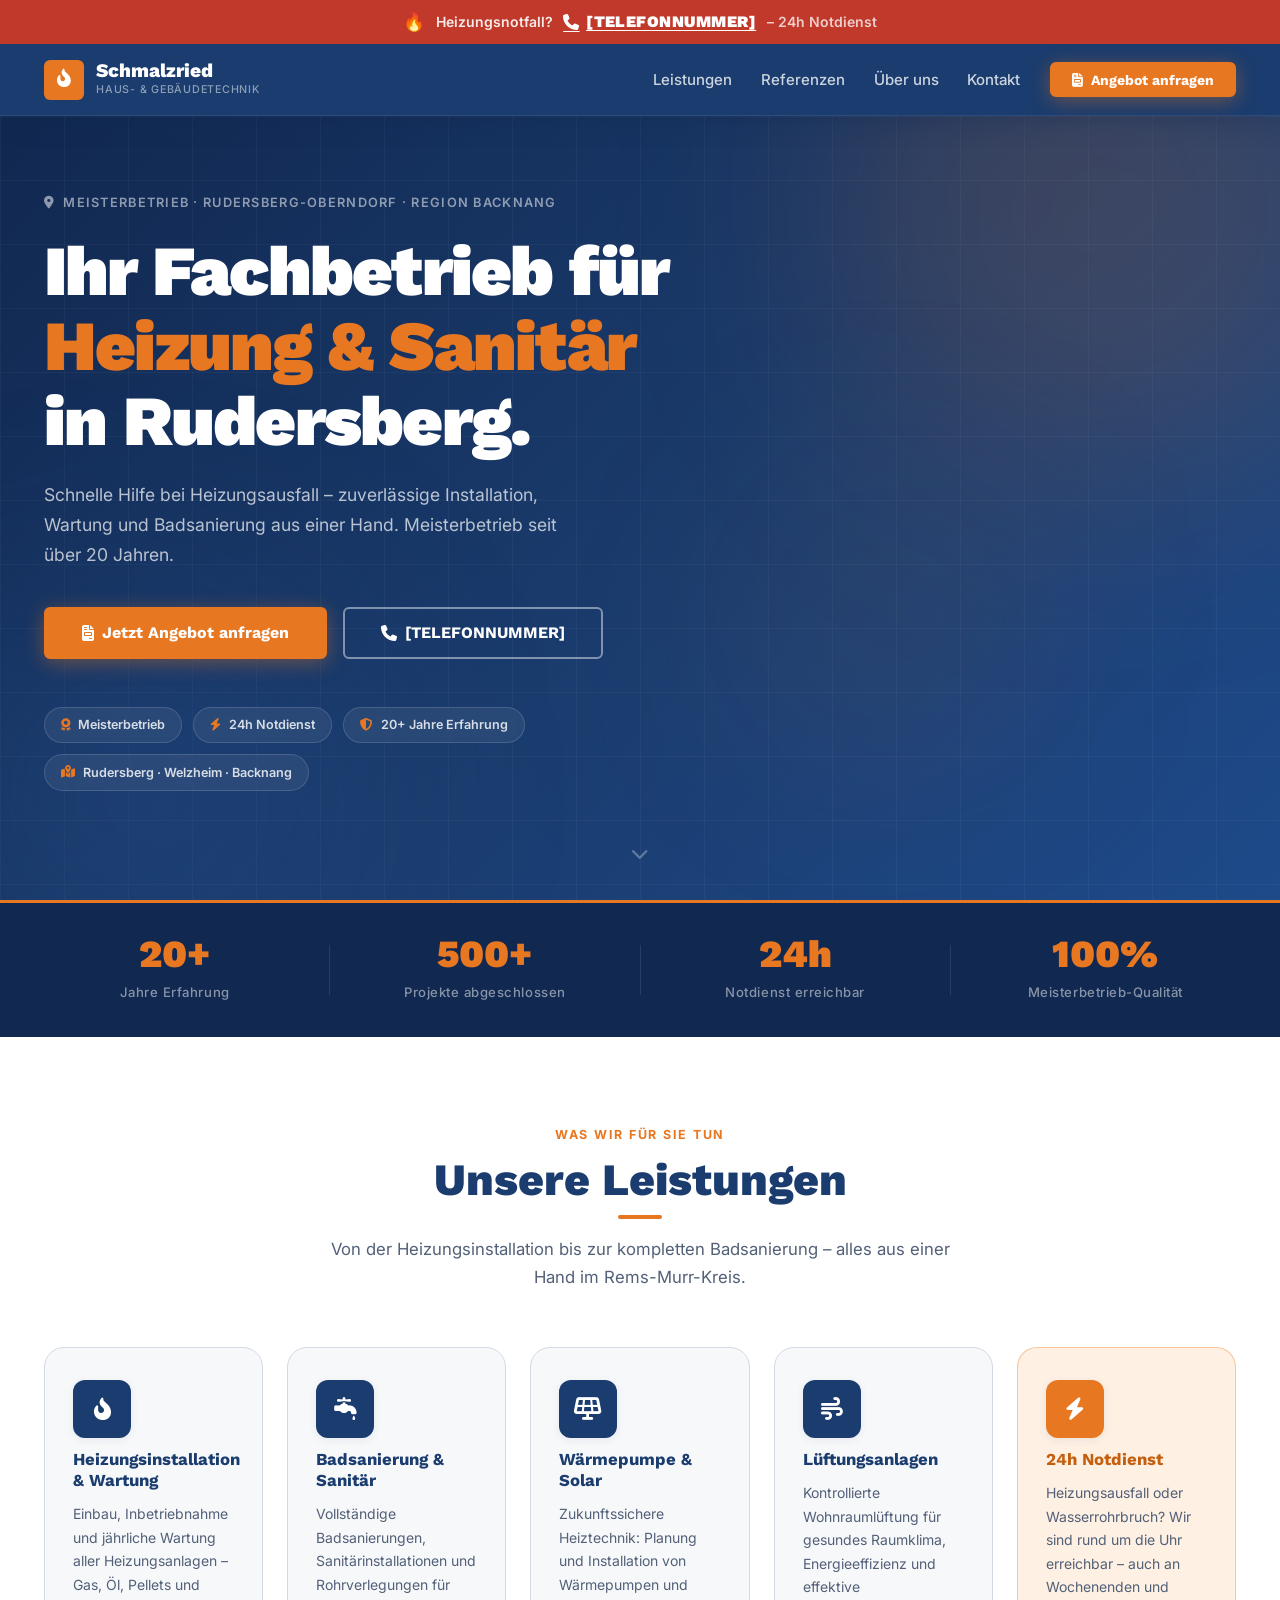
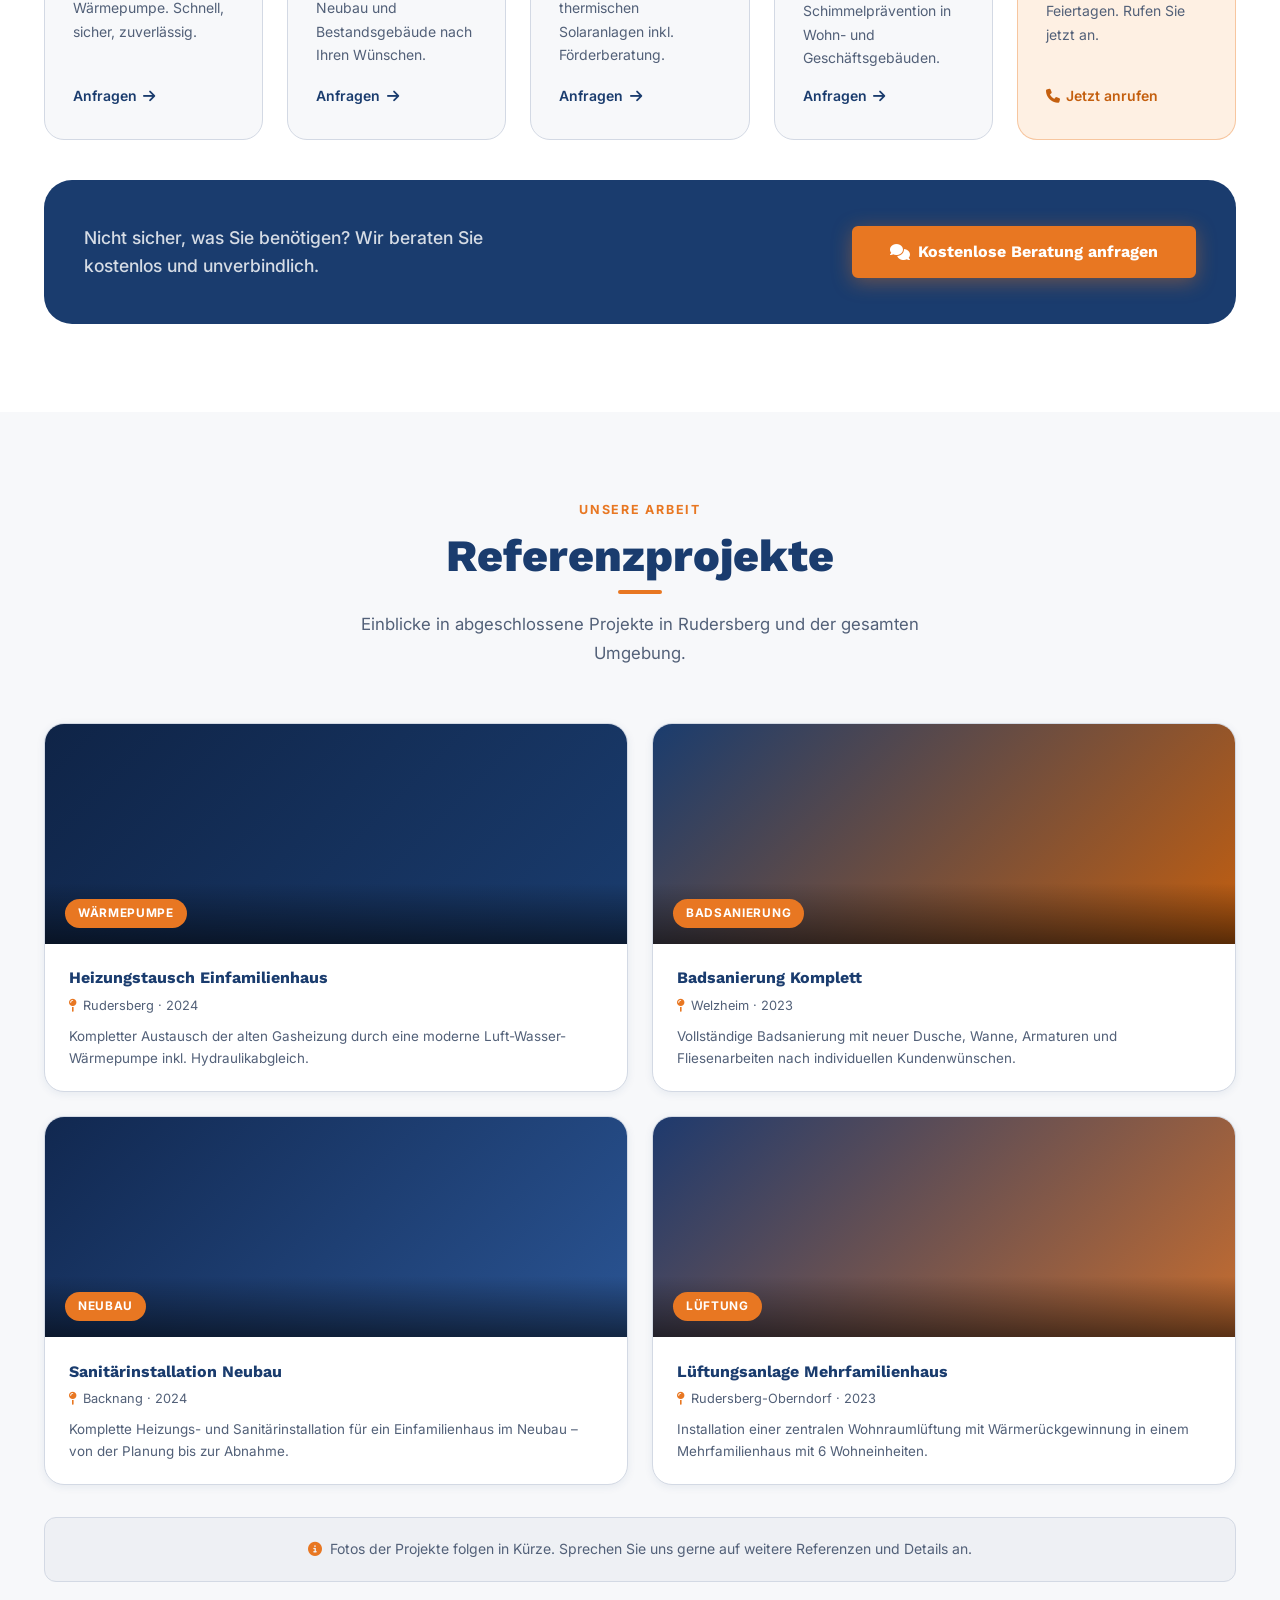
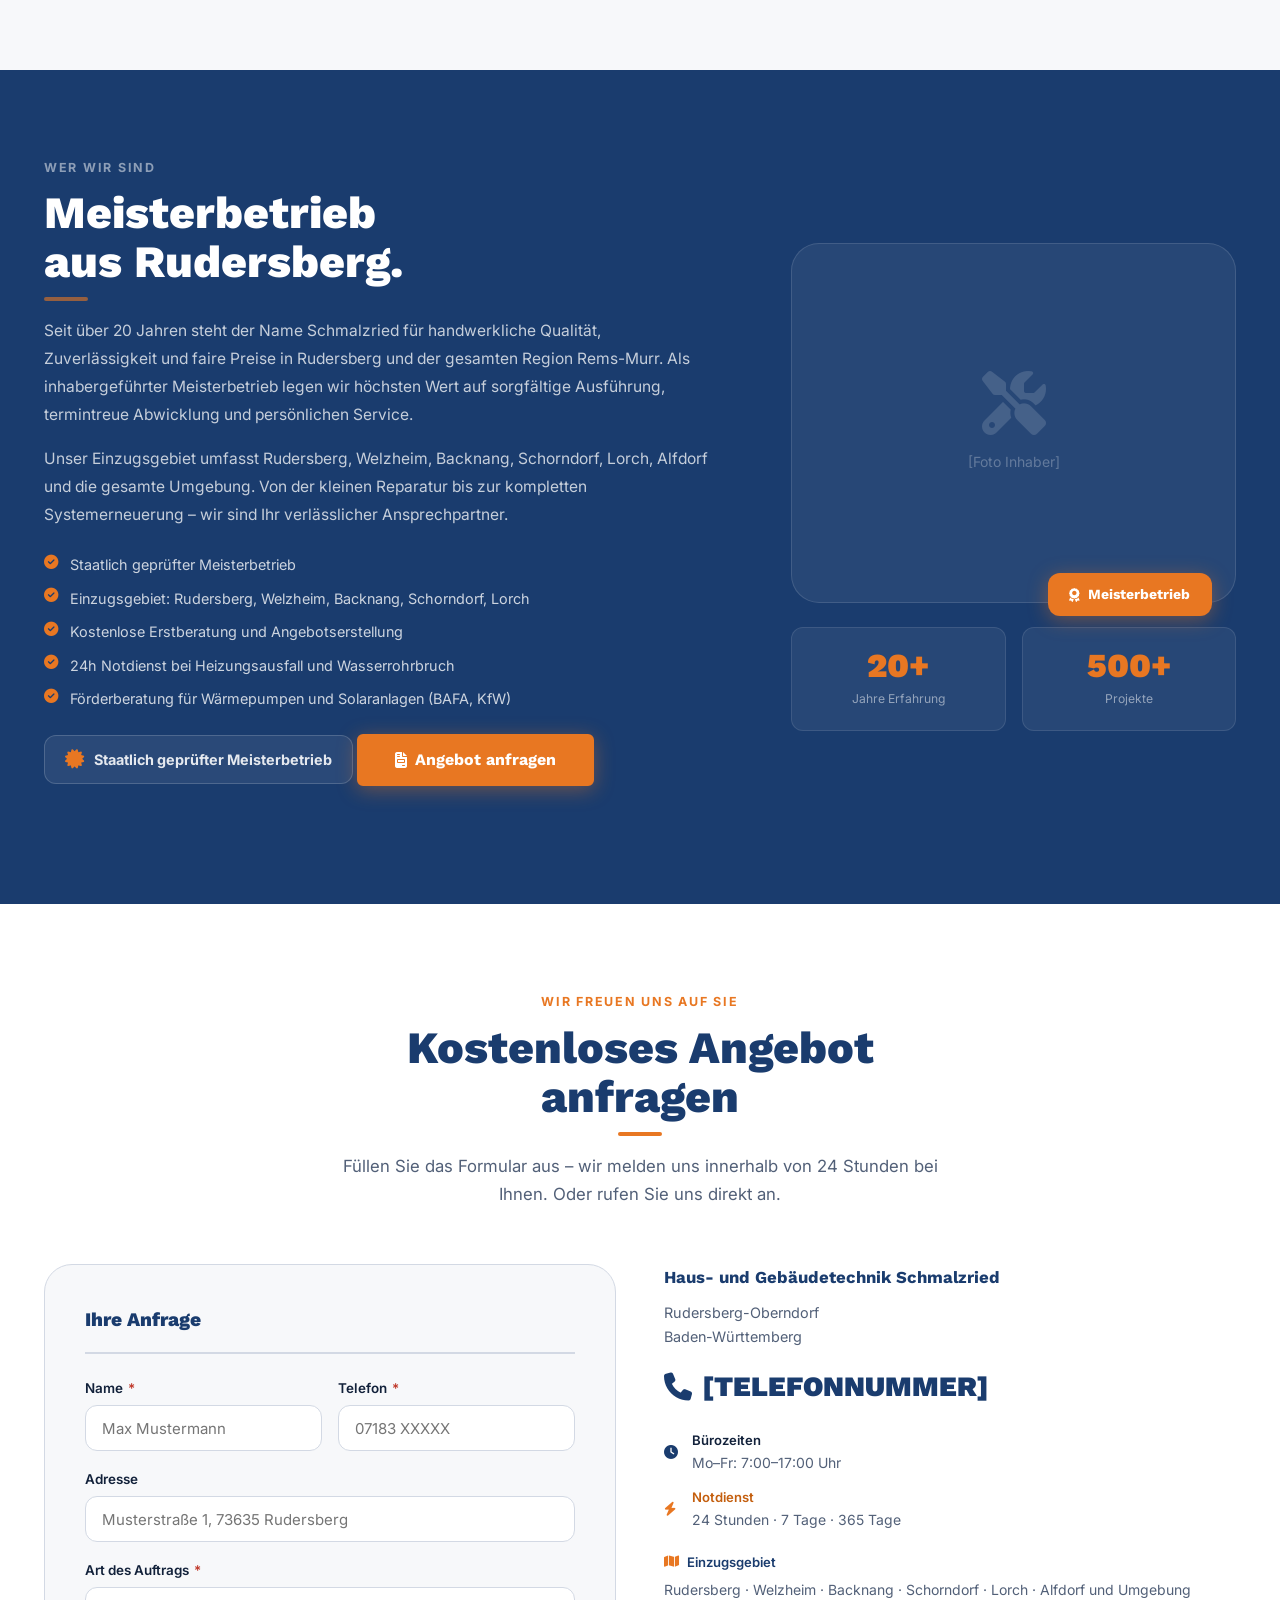
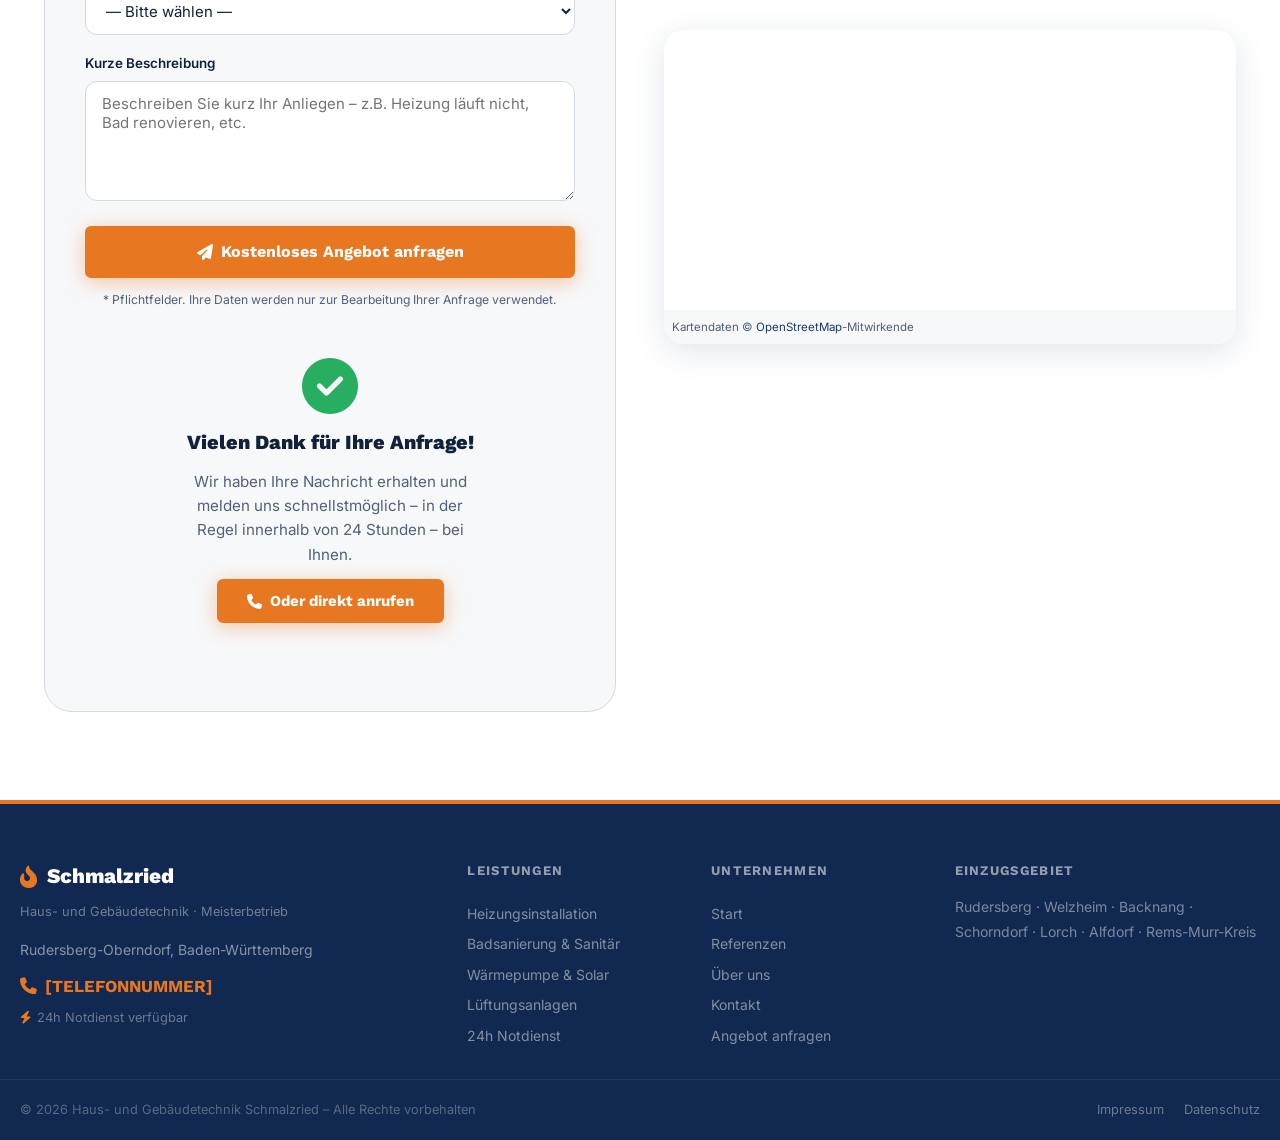
==== index.html @ 7c44b41f "Initial commit: Haus- und Gebäudetechnik Schmalzried website Professional mobile-first website for h" ====
<!DOCTYPE html>
<html lang="de">
<head>
  <meta charset="UTF-8">
  <meta name="viewport" content="width=device-width, initial-scale=1.0">
  <meta name="description" content="Haus- und Gebäudetechnik Schmalzried – Ihr Meisterbetrieb für Heizungsinstallation, Sanitär, Badsanierung und Lüftung in Rudersberg, Welzheim und Backnang. 24h Notdienst.">
  <meta name="keywords" content="Heizung Rudersberg, Sanitär Rudersberg, Meisterbetrieb Backnang, Badsanierung Welzheim, Wärmepumpe Rems-Murr, Notdienst Heizung">
  <title>Schmalzried Haustechnik – Heizung &amp; Sanitär Rudersberg | Meisterbetrieb</title>

  <!-- Open Graph -->
  <meta property="og:title" content="Schmalzried Haustechnik – Meisterbetrieb Rudersberg">
  <meta property="og:description" content="Heizung, Sanitär, Badsanierung – schnell, zuverlässig, fair. 24h Notdienst.">
  <meta property="og:type" content="website">

  <!-- Fonts -->
  <link rel="preconnect" href="https://fonts.googleapis.com">
  <link rel="preconnect" href="https://fonts.gstatic.com" crossorigin>
  <link href="https://fonts.googleapis.com/css2?family=Work+Sans:wght@700;800;900&family=Inter:wght@400;500;600&display=swap" rel="stylesheet">

  <!-- Icons -->
  <link rel="stylesheet" href="https://cdnjs.cloudflare.com/ajax/libs/font-awesome/6.5.0/css/all.min.css" crossorigin="anonymous" referrerpolicy="no-referrer">

  <link rel="stylesheet" href="css/style.css">
</head>
<body>
  <!-- Skip navigation for accessibility -->
  <a href="#main-content" class="skip-link">Zum Inhalt springen</a>

  <!-- =====================================================
       EMERGENCY BANNER
       ===================================================== -->
  <div id="emergency-banner" class="emergency-banner" role="alert" aria-label="Notfall-Kontakt">
    <div class="emergency-banner__inner">
      <span class="emergency-banner__fire" aria-hidden="true">🔥</span>
      <span class="emergency-banner__label">Heizungsnotfall?</span>
      <a href="tel:+49TELEFONNUMMER" class="emergency-banner__number">
        <i class="fa-solid fa-phone" aria-hidden="true"></i>
        [TELEFONNUMMER]
      </a>
      <span class="emergency-banner__suffix">– 24h Notdienst</span>
    </div>
  </div>

  <!-- =====================================================
       NAVIGATION
       ===================================================== -->
  <header id="main-nav" class="nav" role="banner">
    <div class="container nav__inner">

      <a href="#startseite" class="nav__logo" aria-label="Schmalzried Haustechnik – Startseite">
        <div class="nav__logo-mark" aria-hidden="true">
          <i class="fa-solid fa-fire-flame-curved"></i>
        </div>
        <div class="nav__logo-text">
          <span class="nav__logo-name">Schmalzried</span>
          <span class="nav__logo-sub">Haus- &amp; Gebäudetechnik</span>
        </div>
      </a>

      <!-- Desktop navigation -->
      <div class="nav__desktop" aria-label="Hauptnavigation Desktop">
        <ul role="list">
          <li><a href="#leistungen" class="nav__link">Leistungen</a></li>
          <li><a href="#referenzen" class="nav__link">Referenzen</a></li>
          <li><a href="#ueber-uns" class="nav__link">Über uns</a></li>
          <li><a href="#kontakt"   class="nav__link">Kontakt</a></li>
        </ul>
        <a href="#kontakt" class="btn btn--accent btn--sm">
          <i class="fa-solid fa-file-invoice" aria-hidden="true"></i>
          Angebot anfragen
        </a>
      </div>

      <!-- Mobile hamburger -->
      <button id="nav-toggle" class="nav__toggle"
              aria-label="Navigation öffnen" aria-expanded="false"
              aria-controls="nav-menu">
        <span class="nav__toggle-bar"></span>
        <span class="nav__toggle-bar"></span>
        <span class="nav__toggle-bar"></span>
      </button>

    </div>
  </header>

  <!-- Mobile nav lives outside <header> — iOS Safari backdrop-filter fix -->
  <nav id="nav-menu" class="nav__menu" aria-label="Hauptnavigation" aria-hidden="true">
    <ul role="list">
      <li><a href="#startseite" class="nav__link">Start</a></li>
      <li><a href="#leistungen" class="nav__link">Leistungen</a></li>
      <li><a href="#referenzen" class="nav__link">Referenzen</a></li>
      <li><a href="#ueber-uns" class="nav__link">Über uns</a></li>
      <li><a href="#kontakt"   class="nav__link">Kontakt</a></li>
      <li>
        <a href="#kontakt" class="btn btn--accent nav__cta">
          <i class="fa-solid fa-file-invoice" aria-hidden="true"></i>
          Angebot anfragen
        </a>
      </li>
    </ul>
    <a href="tel:+49TELEFONNUMMER" class="nav__emergency-call">
      <i class="fa-solid fa-phone" aria-hidden="true"></i>
      [TELEFONNUMMER] – 24h Notdienst
    </a>
  </nav>

  <!-- =====================================================
       MAIN CONTENT
       ===================================================== -->
  <main id="main-content">

    <!-- ── Hero ───────────────────────────────────────── -->
    <section id="startseite" class="hero" aria-label="Willkommen">
      <!-- Animated background -->
      <div class="hero__bg" aria-hidden="true">
        <div class="hero__grid"></div>
        <div class="hero__orb hero__orb--1"></div>
        <div class="hero__orb hero__orb--2"></div>
        <div class="hero__orb hero__orb--3"></div>
      </div>

      <div class="container">
        <div class="hero__inner">
          <p class="hero__eyebrow">
            <i class="fa-solid fa-location-dot" aria-hidden="true"></i>
            Meisterbetrieb &middot; Rudersberg-Oberndorf &middot; Region Backnang
          </p>

          <h1 class="hero__headline">
            Ihr Fachbetrieb für<br>
            <span class="hero__headline-em">Heizung &amp; Sanitär</span><br>
            in Rudersberg.
          </h1>

          <p class="hero__sub">
            Schnelle Hilfe bei Heizungsausfall – zuverlässige Installation, Wartung
            und Badsanierung aus einer Hand. Meisterbetrieb seit über 20 Jahren.
          </p>

          <div class="hero__actions">
            <a href="#kontakt" class="btn btn--accent btn--lg">
              <i class="fa-solid fa-file-invoice" aria-hidden="true"></i>
              Jetzt Angebot anfragen
            </a>
            <a href="tel:+49TELEFONNUMMER" class="btn btn--outline-white btn--lg">
              <i class="fa-solid fa-phone" aria-hidden="true"></i>
              [TELEFONNUMMER]
            </a>
          </div>

          <div class="hero__trust" aria-label="Vertrauenssignale">
            <div class="trust-badge">
              <i class="fa-solid fa-award" aria-hidden="true"></i>
              <span>Meisterbetrieb</span>
            </div>
            <div class="trust-badge">
              <i class="fa-solid fa-bolt" aria-hidden="true"></i>
              <span>24h Notdienst</span>
            </div>
            <div class="trust-badge">
              <i class="fa-solid fa-shield-halved" aria-hidden="true"></i>
              <span>20+ Jahre Erfahrung</span>
            </div>
            <div class="trust-badge">
              <i class="fa-solid fa-map-location-dot" aria-hidden="true"></i>
              <span>Rudersberg &middot; Welzheim &middot; Backnang</span>
            </div>
          </div>
        </div>
      </div>

      <!-- Scroll cue -->
      <div class="hero__scroll-cue" aria-hidden="true">
        <i class="fa-solid fa-chevron-down"></i>
      </div>
    </section>

    <!-- ── Stats Bar ───────────────────────────────── -->
    <div class="stats-bar" aria-label="Zahlen &amp; Fakten">
      <div class="container stats-bar__inner">
        <div class="stat-item reveal" style="--delay: 0ms">
          <span class="stat-item__num">20+</span>
          <span class="stat-item__label">Jahre Erfahrung</span>
        </div>
        <div class="stat-divider" aria-hidden="true"></div>
        <div class="stat-item reveal" style="--delay: 80ms">
          <span class="stat-item__num">500+</span>
          <span class="stat-item__label">Projekte abgeschlossen</span>
        </div>
        <div class="stat-divider" aria-hidden="true"></div>
        <div class="stat-item reveal" style="--delay: 160ms">
          <span class="stat-item__num">24h</span>
          <span class="stat-item__label">Notdienst erreichbar</span>
        </div>
        <div class="stat-divider" aria-hidden="true"></div>
        <div class="stat-item reveal" style="--delay: 240ms">
          <span class="stat-item__num">100%</span>
          <span class="stat-item__label">Meisterbetrieb-Qualität</span>
        </div>
      </div>
    </div>

    <!-- ── Leistungen ──────────────────────────────── -->
    <section id="leistungen" class="section section--white" aria-labelledby="leistungen-title">
      <div class="container">
        <div class="section__header">
          <p class="section__eyebrow reveal">Was wir für Sie tun</p>
          <h2 id="leistungen-title" class="section__title reveal">Unsere Leistungen</h2>
          <p class="section__sub reveal">Von der Heizungsinstallation bis zur kompletten Badsanierung – alles aus einer Hand im Rems-Murr-Kreis.</p>
        </div>

        <ul class="services-grid" role="list">

          <li class="service-card reveal" style="--delay: 0ms">
            <div class="service-card__icon">
              <i class="fa-solid fa-fire-flame-curved" aria-hidden="true"></i>
            </div>
            <h3 class="service-card__title">Heizungsinstallation &amp; Wartung</h3>
            <p class="service-card__desc">Einbau, Inbetriebnahme und jährliche Wartung aller Heizungsanlagen – Gas, Öl, Pellets und Wärmepumpe. Schnell, sicher, zuverlässig.</p>
            <a href="#kontakt" class="service-card__link" aria-label="Heizungsinstallation anfragen">
              Anfragen <i class="fa-solid fa-arrow-right" aria-hidden="true"></i>
            </a>
          </li>

          <li class="service-card reveal" style="--delay: 80ms">
            <div class="service-card__icon">
              <i class="fa-solid fa-faucet-drip" aria-hidden="true"></i>
            </div>
            <h3 class="service-card__title">Badsanierung &amp; Sanitär</h3>
            <p class="service-card__desc">Vollständige Badsanierungen, Sanitärinstallationen und Rohrverlegungen für Neubau und Bestandsgebäude nach Ihren Wünschen.</p>
            <a href="#kontakt" class="service-card__link" aria-label="Badsanierung anfragen">
              Anfragen <i class="fa-solid fa-arrow-right" aria-hidden="true"></i>
            </a>
          </li>

          <li class="service-card reveal" style="--delay: 160ms">
            <div class="service-card__icon">
              <i class="fa-solid fa-solar-panel" aria-hidden="true"></i>
            </div>
            <h3 class="service-card__title">Wärmepumpe &amp; Solar</h3>
            <p class="service-card__desc">Zukunftssichere Heiztechnik: Planung und Installation von Wärmepumpen und thermischen Solaranlagen inkl. Förderberatung.</p>
            <a href="#kontakt" class="service-card__link" aria-label="Wärmepumpe anfragen">
              Anfragen <i class="fa-solid fa-arrow-right" aria-hidden="true"></i>
            </a>
          </li>

          <li class="service-card reveal" style="--delay: 240ms">
            <div class="service-card__icon">
              <i class="fa-solid fa-wind" aria-hidden="true"></i>
            </div>
            <h3 class="service-card__title">Lüftungsanlagen</h3>
            <p class="service-card__desc">Kontrollierte Wohnraumlüftung für gesundes Raumklima, Energieeffizienz und effektive Schimmelprävention in Wohn- und Geschäftsgebäuden.</p>
            <a href="#kontakt" class="service-card__link" aria-label="Lüftungsanlage anfragen">
              Anfragen <i class="fa-solid fa-arrow-right" aria-hidden="true"></i>
            </a>
          </li>

          <li class="service-card service-card--emergency reveal" style="--delay: 320ms">
            <div class="service-card__icon">
              <i class="fa-solid fa-bolt" aria-hidden="true"></i>
            </div>
            <h3 class="service-card__title">24h Notdienst</h3>
            <p class="service-card__desc">Heizungsausfall oder Wasserrohrbruch? Wir sind rund um die Uhr erreichbar – auch an Wochenenden und Feiertagen. Rufen Sie jetzt an.</p>
            <a href="tel:+49TELEFONNUMMER" class="service-card__link service-card__link--emergency" aria-label="Notdienst anrufen">
              <i class="fa-solid fa-phone" aria-hidden="true"></i> Jetzt anrufen
            </a>
          </li>

        </ul>

        <div class="services-cta reveal">
          <div class="services-cta__inner">
            <p class="services-cta__text">Nicht sicher, was Sie benötigen? Wir beraten Sie kostenlos und unverbindlich.</p>
            <a href="#kontakt" class="btn btn--accent btn--lg">
              <i class="fa-solid fa-comments" aria-hidden="true"></i>
              Kostenlose Beratung anfragen
            </a>
          </div>
        </div>
      </div>
    </section>

    <!-- ── Referenzprojekte ────────────────────────── -->
    <section id="referenzen" class="section section--light" aria-labelledby="referenzen-title">
      <div class="container">
        <div class="section__header">
          <p class="section__eyebrow reveal">Unsere Arbeit</p>
          <h2 id="referenzen-title" class="section__title reveal">Referenzprojekte</h2>
          <p class="section__sub reveal">Einblicke in abgeschlossene Projekte in Rudersberg und der gesamten Umgebung.</p>
        </div>

        <ul class="gallery-grid" role="list">

          <li class="gallery-card reveal" style="--delay: 0ms">
            <div class="gallery-card__img gallery-card__img--1" role="img" aria-label="Heizungstausch Einfamilienhaus, Rudersberg 2024">
              <div class="gallery-card__overlay">
                <span class="gallery-card__tag">Wärmepumpe</span>
              </div>
            </div>
            <div class="gallery-card__caption">
              <h3 class="gallery-card__title">Heizungstausch Einfamilienhaus</h3>
              <p class="gallery-card__meta">
                <i class="fa-solid fa-map-pin" aria-hidden="true"></i>
                Rudersberg &middot; 2024
              </p>
              <p class="gallery-card__desc">Kompletter Austausch der alten Gasheizung durch eine moderne Luft-Wasser-Wärmepumpe inkl. Hydraulikabgleich.</p>
            </div>
          </li>

          <li class="gallery-card reveal" style="--delay: 80ms">
            <div class="gallery-card__img gallery-card__img--2" role="img" aria-label="Badsanierung Komplett, Welzheim 2023">
              <div class="gallery-card__overlay">
                <span class="gallery-card__tag">Badsanierung</span>
              </div>
            </div>
            <div class="gallery-card__caption">
              <h3 class="gallery-card__title">Badsanierung Komplett</h3>
              <p class="gallery-card__meta">
                <i class="fa-solid fa-map-pin" aria-hidden="true"></i>
                Welzheim &middot; 2023
              </p>
              <p class="gallery-card__desc">Vollständige Badsanierung mit neuer Dusche, Wanne, Armaturen und Fliesenarbeiten nach individuellen Kundenwünschen.</p>
            </div>
          </li>

          <li class="gallery-card reveal" style="--delay: 160ms">
            <div class="gallery-card__img gallery-card__img--3" role="img" aria-label="Sanitärinstallation Neubau, Backnang 2024">
              <div class="gallery-card__overlay">
                <span class="gallery-card__tag">Neubau</span>
              </div>
            </div>
            <div class="gallery-card__caption">
              <h3 class="gallery-card__title">Sanitärinstallation Neubau</h3>
              <p class="gallery-card__meta">
                <i class="fa-solid fa-map-pin" aria-hidden="true"></i>
                Backnang &middot; 2024
              </p>
              <p class="gallery-card__desc">Komplette Heizungs- und Sanitärinstallation für ein Einfamilienhaus im Neubau – von der Planung bis zur Abnahme.</p>
            </div>
          </li>

          <li class="gallery-card reveal" style="--delay: 240ms">
            <div class="gallery-card__img gallery-card__img--4" role="img" aria-label="Lüftungsanlage Mehrfamilienhaus, Rudersberg-Oberndorf 2023">
              <div class="gallery-card__overlay">
                <span class="gallery-card__tag">Lüftung</span>
              </div>
            </div>
            <div class="gallery-card__caption">
              <h3 class="gallery-card__title">Lüftungsanlage Mehrfamilienhaus</h3>
              <p class="gallery-card__meta">
                <i class="fa-solid fa-map-pin" aria-hidden="true"></i>
                Rudersberg-Oberndorf &middot; 2023
              </p>
              <p class="gallery-card__desc">Installation einer zentralen Wohnraumlüftung mit Wärmerückgewinnung in einem Mehrfamilienhaus mit 6 Wohneinheiten.</p>
            </div>
          </li>

        </ul>

        <p class="referenzen-note reveal">
          <i class="fa-solid fa-circle-info" aria-hidden="true"></i>
          Fotos der Projekte folgen in Kürze. Sprechen Sie uns gerne auf weitere Referenzen und Details an.
        </p>
      </div>
    </section>

    <!-- ── Über uns ────────────────────────────────── -->
    <section id="ueber-uns" class="section section--blue" aria-labelledby="ueber-uns-title">
      <div class="container about-grid">

        <div class="about-text reveal reveal--left">
          <p class="section__eyebrow section__eyebrow--light">Wer wir sind</p>
          <h2 id="ueber-uns-title" class="section__title section__title--light about-title">Meisterbetrieb<br>aus Rudersberg.</h2>

          <p class="about-desc">
            Seit über 20 Jahren steht der Name Schmalzried für handwerkliche Qualität,
            Zuverlässigkeit und faire Preise in Rudersberg und der gesamten Region
            Rems-Murr. Als inhabergeführter Meisterbetrieb legen wir höchsten Wert
            auf sorgfältige Ausführung, termintreue Abwicklung und persönlichen Service.
          </p>
          <p class="about-desc">
            Unser Einzugsgebiet umfasst Rudersberg, Welzheim, Backnang, Schorndorf,
            Lorch, Alfdorf und die gesamte Umgebung. Von der kleinen Reparatur bis
            zur kompletten Systemerneuerung – wir sind Ihr verlässlicher Ansprechpartner.
          </p>

          <ul class="about-features" role="list">
            <li class="about-feature">
              <i class="fa-solid fa-circle-check" aria-hidden="true"></i>
              <span>Staatlich geprüfter Meisterbetrieb</span>
            </li>
            <li class="about-feature">
              <i class="fa-solid fa-circle-check" aria-hidden="true"></i>
              <span>Einzugsgebiet: Rudersberg, Welzheim, Backnang, Schorndorf, Lorch</span>
            </li>
            <li class="about-feature">
              <i class="fa-solid fa-circle-check" aria-hidden="true"></i>
              <span>Kostenlose Erstberatung und Angebotserstellung</span>
            </li>
            <li class="about-feature">
              <i class="fa-solid fa-circle-check" aria-hidden="true"></i>
              <span>24h Notdienst bei Heizungsausfall und Wasserrohrbruch</span>
            </li>
            <li class="about-feature">
              <i class="fa-solid fa-circle-check" aria-hidden="true"></i>
              <span>Förderberatung für Wärmepumpen und Solaranlagen (BAFA, KfW)</span>
            </li>
          </ul>

          <div class="about-badge">
            <i class="fa-solid fa-certificate" aria-hidden="true"></i>
            <span>Staatlich geprüfter Meisterbetrieb</span>
          </div>

          <a href="#kontakt" class="btn btn--accent btn--lg">
            <i class="fa-solid fa-file-invoice" aria-hidden="true"></i>
            Angebot anfragen
          </a>
        </div>

        <div class="about-visual reveal reveal--right">
          <div class="about-photo">
            <div class="about-photo__placeholder">
              <i class="fa-solid fa-screwdriver-wrench about-photo__icon" aria-hidden="true"></i>
              <p class="about-photo__label">[Foto Inhaber]</p>
            </div>
            <div class="about-photo__badge">
              <i class="fa-solid fa-award" aria-hidden="true"></i>
              Meisterbetrieb
            </div>
          </div>

          <div class="about-stats">
            <div class="about-stat">
              <span class="about-stat__num">20+</span>
              <span class="about-stat__label">Jahre Erfahrung</span>
            </div>
            <div class="about-stat">
              <span class="about-stat__num">500+</span>
              <span class="about-stat__label">Projekte</span>
            </div>
          </div>
        </div>

      </div>
    </section>

    <!-- ── Kontakt & Angebot ──────────────────────── -->
    <section id="kontakt" class="section section--white" aria-labelledby="kontakt-title">
      <div class="container">
        <div class="section__header">
          <p class="section__eyebrow reveal">Wir freuen uns auf Sie</p>
          <h2 id="kontakt-title" class="section__title reveal">Kostenloses Angebot anfragen</h2>
          <p class="section__sub reveal">Füllen Sie das Formular aus – wir melden uns innerhalb von 24 Stunden bei Ihnen. Oder rufen Sie uns direkt an.</p>
        </div>

        <div class="kontakt-grid">

          <!-- Contact Form -->
          <div class="kontakt-form-wrap reveal reveal--left">
            <h3 class="kontakt-form-title">Ihre Anfrage</h3>
            <form id="contact-form" class="contact-form" novalidate>

              <div class="cf-row cf-row--2">
                <div class="cf-group" id="grp-name">
                  <label for="cf-name">Name <span class="cf-required" aria-label="Pflichtfeld">*</span></label>
                  <input type="text" id="cf-name" name="name"
                         placeholder="Max Mustermann"
                         required autocomplete="name">
                  <span class="cf-error-msg" role="alert">Bitte geben Sie Ihren Namen ein.</span>
                </div>
                <div class="cf-group" id="grp-phone">
                  <label for="cf-phone">Telefon <span class="cf-required" aria-label="Pflichtfeld">*</span></label>
                  <input type="tel" id="cf-phone" name="phone"
                         placeholder="07183 XXXXX"
                         required autocomplete="tel">
                  <span class="cf-error-msg" role="alert">Bitte geben Sie Ihre Telefonnummer ein.</span>
                </div>
              </div>

              <div class="cf-group">
                <label for="cf-address">Adresse</label>
                <input type="text" id="cf-address" name="address"
                       placeholder="Musterstraße 1, 73635 Rudersberg"
                       autocomplete="street-address">
              </div>

              <div class="cf-group" id="grp-type">
                <label for="cf-type">Art des Auftrags <span class="cf-required" aria-label="Pflichtfeld">*</span></label>
                <select id="cf-type" name="type" required>
                  <option value="">— Bitte wählen —</option>
                  <option value="heizung">Heizungsinstallation / -wartung</option>
                  <option value="sanitaer">Sanitärinstallation</option>
                  <option value="bad">Badsanierung</option>
                  <option value="lueftung">Lüftungsanlage</option>
                  <option value="solar">Wärmepumpe / Solaranlage</option>
                  <option value="notdienst">Notdienst</option>
                  <option value="sonstiges">Sonstiges</option>
                </select>
                <span class="cf-error-msg" role="alert">Bitte wählen Sie eine Auftragsart.</span>
              </div>

              <div class="cf-group">
                <label for="cf-message">Kurze Beschreibung</label>
                <textarea id="cf-message" name="message" rows="4"
                          placeholder="Beschreiben Sie kurz Ihr Anliegen – z.B. Heizung läuft nicht, Bad renovieren, etc."></textarea>
              </div>

              <button type="submit" id="cf-submit" class="btn btn--accent btn--lg cf-submit">
                <i class="fa-solid fa-paper-plane" aria-hidden="true"></i>
                Kostenloses Angebot anfragen
              </button>

              <p class="cf-hint">* Pflichtfelder. Ihre Daten werden nur zur Bearbeitung Ihrer Anfrage verwendet.</p>
            </form>

            <div id="cf-success" class="cf-success" hidden aria-live="polite">
              <i class="fa-solid fa-circle-check cf-success__icon" aria-hidden="true"></i>
              <strong class="cf-success__title">Vielen Dank für Ihre Anfrage!</strong>
              <p class="cf-success__text">Wir haben Ihre Nachricht erhalten und melden uns schnellstmöglich – in der Regel innerhalb von 24 Stunden – bei Ihnen.</p>
              <a href="tel:+49TELEFONNUMMER" class="btn btn--accent">
                <i class="fa-solid fa-phone" aria-hidden="true"></i>
                Oder direkt anrufen
              </a>
            </div>
          </div>

          <!-- Contact Info + Map -->
          <div class="kontakt-info reveal reveal--right">
            <div class="contact-details">
              <h3 class="contact-details__title">Haus- und Gebäudetechnik Schmalzried</h3>
              <address class="contact-details__address">
                Rudersberg-Oberndorf<br>
                Baden-Württemberg
              </address>

              <a href="tel:+49TELEFONNUMMER" class="contact-phone">
                <i class="fa-solid fa-phone" aria-hidden="true"></i>
                [TELEFONNUMMER]
              </a>

              <div class="contact-hours">
                <div class="contact-hours__row">
                  <i class="fa-solid fa-clock" aria-hidden="true"></i>
                  <div>
                    <strong>Bürozeiten</strong>
                    <span>Mo–Fr: 7:00–17:00 Uhr</span>
                  </div>
                </div>
                <div class="contact-hours__row contact-hours__row--emergency">
                  <i class="fa-solid fa-bolt" aria-hidden="true"></i>
                  <div>
                    <strong>Notdienst</strong>
                    <span>24 Stunden &middot; 7 Tage &middot; 365 Tage</span>
                  </div>
                </div>
              </div>

              <div class="contact-area">
                <p class="contact-area__label">
                  <i class="fa-solid fa-map" aria-hidden="true"></i>
                  Einzugsgebiet
                </p>
                <p class="contact-area__list">Rudersberg · Welzheim · Backnang · Schorndorf · Lorch · Alfdorf und Umgebung</p>
              </div>
            </div>

            <div class="contact-map">
              <iframe
                title="Karte: Rudersberg, Baden-Württemberg"
                src="https://www.openstreetmap.org/export/embed.html?bbox=9.46,48.86,9.60,48.93&layer=mapnik&marker=48.894,9.534"
                width="100%"
                height="280"
                loading="lazy"
                aria-label="Interaktive Karte: Standort Rudersberg, Baden-Württemberg">
              </iframe>
              <p class="contact-map__credit">
                Kartendaten &copy; <a href="https://www.openstreetmap.org/copyright" target="_blank" rel="noopener noreferrer">OpenStreetMap</a>-Mitwirkende
              </p>
            </div>
          </div>

        </div>
      </div>
    </section>

  </main>

  <!-- =====================================================
       FOOTER
       ===================================================== -->
  <footer class="site-footer" role="contentinfo">
    <div class="container footer__inner">

      <div class="footer__brand">
        <div class="footer__logo">
          <i class="fa-solid fa-fire-flame-curved" aria-hidden="true"></i>
          <span>Schmalzried</span>
        </div>
        <p class="footer__tagline">Haus- und Gebäudetechnik &middot; Meisterbetrieb</p>
        <address class="footer__address">Rudersberg-Oberndorf, Baden-Württemberg</address>
        <a href="tel:+49TELEFONNUMMER" class="footer__phone">
          <i class="fa-solid fa-phone" aria-hidden="true"></i>
          [TELEFONNUMMER]
        </a>
        <p class="footer__notdienst">
          <i class="fa-solid fa-bolt" aria-hidden="true"></i>
          24h Notdienst verfügbar
        </p>
      </div>

      <nav class="footer__nav" aria-label="Leistungen Footer">
        <h4 class="footer__nav-title">Leistungen</h4>
        <a href="#leistungen">Heizungsinstallation</a>
        <a href="#leistungen">Badsanierung &amp; Sanitär</a>
        <a href="#leistungen">Wärmepumpe &amp; Solar</a>
        <a href="#leistungen">Lüftungsanlagen</a>
        <a href="#leistungen">24h Notdienst</a>
      </nav>

      <nav class="footer__nav" aria-label="Unternehmen Footer">
        <h4 class="footer__nav-title">Unternehmen</h4>
        <a href="#startseite">Start</a>
        <a href="#referenzen">Referenzen</a>
        <a href="#ueber-uns">Über uns</a>
        <a href="#kontakt">Kontakt</a>
        <a href="#kontakt">Angebot anfragen</a>
      </nav>

      <div class="footer__area">
        <h4 class="footer__nav-title">Einzugsgebiet</h4>
        <p>Rudersberg &middot; Welzheim &middot; Backnang &middot; Schorndorf &middot; Lorch &middot; Alfdorf &middot; Rems-Murr-Kreis</p>
      </div>

    </div>

    <div class="footer__bottom">
      <div class="container footer__bottom-inner">
        <p>&copy; <span id="footer-year"></span> Haus- und Gebäudetechnik Schmalzried &ndash; Alle Rechte vorbehalten</p>
        <div class="footer__legal-links">
          <a href="#">Impressum</a>
          <a href="#">Datenschutz</a>
        </div>
      </div>
    </div>
  </footer>

  <script src="js/main.js"></script>
</body>
</html>
---- css/style.css ----
/* =====================================================
   Schmalzried Haustechnik – Stylesheet
   ===================================================== */

/* ── Reset & Base ─────────────────────────────────── */
*, *::before, *::after { box-sizing: border-box; margin: 0; padding: 0; }
html { font-size: 16px; scroll-behavior: smooth; -webkit-text-size-adjust: 100%; }
body {
  font-family: var(--font-body);
  color: var(--color-text);
  background: var(--color-white);
  line-height: 1.6;
  overflow-x: hidden;
  padding-top: calc(var(--emergency-h) + var(--nav-h));
}
a { color: inherit; text-decoration: none; }
img { max-width: 100%; height: auto; display: block; }
button { font-family: inherit; cursor: pointer; }
ul, ol { list-style: none; }
address { font-style: normal; }

/* ── Design Tokens ─────────────────────────────────── */
:root {
  /* Brand */
  --color-primary:        #1A3C6E;
  --color-primary-dark:   #112850;
  --color-primary-mid:    #2A5493;
  --color-accent:         #E87722;
  --color-accent-dark:    #C45F0F;
  --color-accent-light:   #FEF0E3;
  --color-emergency:      #C0392B;
  --color-emergency-dark: #A93226;

  /* Neutrals */
  --color-white:          #FFFFFF;
  --color-off-white:      #F7F8FA;
  --color-light-gray:     #EEF0F4;
  --color-border:         #D3D9E4;
  --color-text:           #12213A;
  --color-text-light:     #526078;

  /* Typography */
  --font-display: 'Work Sans', system-ui, sans-serif;
  --font-body:    'Inter', system-ui, sans-serif;

  /* Layout */
  --emergency-h:  44px;
  --nav-h:        72px;
  --section-py:   5.5rem;
  --container:    1240px;

  /* Effects */
  --radius-sm:   6px;
  --radius-md:   12px;
  --radius-lg:   20px;
  --radius-xl:   28px;
  --radius-full: 999px;
  --shadow-sm:   0 2px 8px rgba(26,60,110,0.08);
  --shadow-md:   0 8px 32px rgba(26,60,110,0.13);
  --shadow-lg:   0 16px 48px rgba(26,60,110,0.20);
  --shadow-orange: 0 4px 20px rgba(232,119,34,0.4);
  --transition:  0.25s ease;
}

/* ── Accessibility ─────────────────────────────────── */
.skip-link {
  position: absolute; top: -100%; left: 1rem; z-index: 9999;
  padding: 0.5rem 1.25rem;
  background: var(--color-primary); color: #fff;
  border-radius: var(--radius-sm); font-weight: 600;
  transition: top 0.2s;
}
.skip-link:focus { top: 0.5rem; }

@media (prefers-reduced-motion: reduce) {
  *, *::before, *::after {
    animation-duration: 0.01ms !important;
    transition-duration: 0.01ms !important;
  }
  .reveal { opacity: 1 !important; transform: none !important; }
  .hero__orb { animation: none !important; }
  .hero__scroll-cue { animation: none !important; }
  .emergency-banner__fire { animation: none !important; }
}

/* ── Container ─────────────────────────────────────── */
.container {
  width: 100%;
  max-width: var(--container);
  margin: 0 auto;
  padding: 0 1.5rem;
}

/* ── Buttons ───────────────────────────────────────── */
.btn {
  display: inline-flex; align-items: center; gap: 0.5rem;
  padding: 0.8rem 1.75rem;
  border-radius: var(--radius-sm);
  font-family: var(--font-display);
  font-weight: 700; font-size: 0.9375rem; line-height: 1;
  border: 2px solid transparent;
  transition: all var(--transition);
  white-space: nowrap; cursor: pointer;
}
.btn--lg { padding: 1rem 2.25rem; font-size: 1rem; }
.btn--sm { padding: 0.55rem 1.25rem; font-size: 0.875rem; }

.btn--accent {
  background: var(--color-accent); color: #fff;
  border-color: var(--color-accent);
  box-shadow: var(--shadow-orange);
}
.btn--accent:hover {
  background: var(--color-accent-dark); border-color: var(--color-accent-dark);
  transform: translateY(-2px);
  box-shadow: 0 8px 30px rgba(232,119,34,0.5);
}
.btn--accent:active { transform: translateY(0); }

.btn--primary {
  background: var(--color-primary); color: #fff;
  border-color: var(--color-primary); box-shadow: var(--shadow-md);
}
.btn--primary:hover {
  background: var(--color-primary-dark); border-color: var(--color-primary-dark);
  transform: translateY(-2px);
}

.btn--outline-white {
  background: transparent; color: #fff;
  border-color: rgba(255,255,255,0.45);
}
.btn--outline-white:hover {
  background: rgba(255,255,255,0.12);
  border-color: rgba(255,255,255,0.9);
}

/* ── Emergency Banner ──────────────────────────────── */
.emergency-banner {
  position: fixed; top: 0; left: 0; right: 0;
  z-index: 2000; height: var(--emergency-h);
  background: var(--color-emergency);
  display: flex; align-items: center; justify-content: center;
}
.emergency-banner__inner {
  display: flex; align-items: center; gap: 0.65rem;
  font-size: 0.875rem; font-weight: 600; color: #fff;
  white-space: nowrap;
}
.emergency-banner__fire {
  font-size: 1.1rem;
  animation: firePulse 2s ease-in-out infinite;
}
@keyframes firePulse {
  0%, 100% { transform: scale(1); }
  50% { transform: scale(1.25) rotate(5deg); }
}
.emergency-banner__label { opacity: 0.9; }
.emergency-banner__number {
  font-family: var(--font-display);
  font-size: 1rem; font-weight: 900;
  color: #fff; letter-spacing: 0.03em;
  text-decoration: underline; text-underline-offset: 3px;
  display: inline-flex; align-items: center; gap: 0.4rem;
  transition: opacity var(--transition);
}
.emergency-banner__number:hover { opacity: 0.82; }
.emergency-banner__suffix { opacity: 0.75; }

/* ── Navigation ────────────────────────────────────── */
.nav {
  position: fixed;
  top: var(--emergency-h); left: 0; right: 0;
  z-index: 1000; height: var(--nav-h);
  background: var(--color-primary);
  border-bottom: 1px solid rgba(255,255,255,0.08);
  box-shadow: 0 4px 24px rgba(17,40,80,0.35);
}
.nav__inner {
  display: flex; align-items: center;
  justify-content: space-between; height: 100%;
}
.nav__logo {
  display: flex; align-items: center; gap: 0.75rem;
  text-decoration: none; flex-shrink: 0;
}
.nav__logo-mark {
  width: 40px; height: 40px;
  background: var(--color-accent); border-radius: var(--radius-sm);
  display: flex; align-items: center; justify-content: center;
  color: #fff; font-size: 1.15rem;
  flex-shrink: 0;
  transition: background var(--transition);
}
.nav__logo:hover .nav__logo-mark { background: var(--color-accent-dark); }
.nav__logo-name {
  font-family: var(--font-display); font-weight: 800; font-size: 1.2rem;
  color: #fff; display: block; line-height: 1.1;
}
.nav__logo-sub {
  font-size: 0.67rem; font-weight: 500; color: rgba(255,255,255,0.5);
  letter-spacing: 0.07em; text-transform: uppercase; display: block;
}
.nav__desktop {
  display: flex; align-items: center; gap: 0.25rem;
}
.nav__desktop > ul { display: flex; align-items: center; gap: 0.1rem; }
.nav__link {
  display: block; padding: 0.5rem 0.85rem;
  border-radius: var(--radius-sm);
  font-weight: 500; font-size: 0.9375rem;
  color: rgba(255,255,255,0.78);
  transition: color var(--transition), background var(--transition);
}
.nav__link:hover, .nav__link--active {
  color: #fff; background: rgba(255,255,255,0.1);
}
.nav__desktop .btn--accent { margin-left: 0.75rem; }

.nav__toggle {
  display: none; flex-direction: column; justify-content: center;
  gap: 5px; background: transparent; border: none;
  padding: 10px; min-width: 44px; min-height: 44px;
  border-radius: var(--radius-sm);
}
.nav__toggle-bar {
  display: block; width: 22px; height: 2px; background: #fff;
  border-radius: 2px;
  transition: transform var(--transition), opacity var(--transition);
}

/* Mobile nav — outside header for iOS Safari */
.nav__menu { display: none; }

@media (max-width: 1024px) {
  .nav__desktop { display: none; }
  .nav__toggle  { display: flex; }

  .nav__menu {
    display: block;
    position: fixed;
    top: calc(var(--emergency-h) + var(--nav-h));
    left: 0; right: 0; bottom: 0;
    z-index: 999;
    background: rgba(14,34,67,0.97);
    backdrop-filter: blur(20px); -webkit-backdrop-filter: blur(20px);
    transform: translateX(100%);
    transition: transform 0.3s cubic-bezier(0.4,0,0.2,1);
    overflow-y: auto;
    padding: 2.5rem 1.5rem 2rem;
  }
  .nav__menu--open { transform: translateX(0); }
  .nav__menu ul { flex-direction: column; gap: 0.3rem; }
  .nav__link {
    font-size: 1.25rem; padding: 0.875rem 1rem; width: 100%;
    color: rgba(255,255,255,0.82); border-radius: var(--radius-md);
  }
  .nav__cta { margin-top: 1rem; display: block; text-align: center; font-size: 1rem; }
  .nav__emergency-call {
    display: flex; align-items: center; justify-content: center; gap: 0.5rem;
    margin-top: 2rem; padding: 1rem;
    background: rgba(192,57,43,0.15);
    border: 1.5px solid rgba(192,57,43,0.4);
    border-radius: var(--radius-md);
    color: #ff8a7a; font-weight: 700; font-size: 1rem;
  }
  .nav__emergency-call:hover { background: rgba(192,57,43,0.25); }
}

/* ── Section Commons ───────────────────────────────── */
.section { padding: var(--section-py) 0; }
.section--white { background: var(--color-white); }
.section--light { background: var(--color-off-white); }
.section--blue  { background: var(--color-primary); }

.section__header {
  text-align: center;
  max-width: 640px; margin: 0 auto 3.5rem;
}
.section__eyebrow {
  display: block;
  font-size: 0.78rem; font-weight: 700; letter-spacing: 0.14em;
  text-transform: uppercase; color: var(--color-accent);
  margin-bottom: 0.65rem;
}
.section__eyebrow--light { color: rgba(255,255,255,0.5); }

.section__title {
  font-family: var(--font-display);
  font-size: clamp(1.85rem, 3.5vw, 2.8rem);
  font-weight: 800; color: var(--color-primary);
  line-height: 1.1; margin-bottom: 1rem;
}
.section__title::after {
  content: ''; display: block;
  width: 44px; height: 4px;
  background: var(--color-accent); border-radius: 2px;
  margin: 0.65rem auto 0;
}
.section__title--light { color: #fff; }
.section__title--light::after { background: rgba(232,119,34,0.6); }

.section__sub { font-size: 1.05rem; color: var(--color-text-light); line-height: 1.68; }

/* ── Scroll Reveal ─────────────────────────────────── */
.reveal {
  opacity: 0;
  transform: translateY(30px);
  transition: opacity 0.65s ease, transform 0.65s ease;
  transition-delay: var(--delay, 0ms);
}
.reveal--left  { transform: translateX(-36px) translateY(0); }
.reveal--right { transform: translateX(36px) translateY(0); }
.reveal--scale { transform: scale(0.92) translateY(0); }
.reveal--visible {
  opacity: 1 !important;
  transform: translateY(0) translateX(0) scale(1) !important;
}

/* ── Hero ──────────────────────────────────────────── */
.hero {
  min-height: calc(100vh - var(--emergency-h) - var(--nav-h));
  display: flex; flex-direction: column; justify-content: center;
  position: relative; overflow: hidden;
  padding: 4rem 0 6rem;
}
.hero__bg {
  position: absolute; inset: 0; z-index: 0;
  background: linear-gradient(135deg, var(--color-primary-dark) 0%, #1A3C6E 55%, #1E4A8A 100%);
}
.hero__grid {
  position: absolute; inset: 0;
  background-image:
    linear-gradient(rgba(255,255,255,0.035) 1px, transparent 1px),
    linear-gradient(90deg, rgba(255,255,255,0.035) 1px, transparent 1px);
  background-size: 64px 64px;
}
.hero__orb {
  position: absolute; border-radius: 50%;
  filter: blur(110px); pointer-events: none;
}
.hero__orb--1 {
  width: 550px; height: 550px;
  background: rgba(232,119,34,0.16);
  top: -180px; right: -100px;
  animation: orbFloat 11s ease-in-out infinite;
}
.hero__orb--2 {
  width: 400px; height: 400px;
  background: rgba(42,84,147,0.3);
  bottom: -100px; left: -60px;
  animation: orbFloat 15s ease-in-out infinite reverse;
}
.hero__orb--3 {
  width: 260px; height: 260px;
  background: rgba(232,119,34,0.1);
  bottom: 20%; right: 20%;
  animation: orbFloat 9s ease-in-out 3s infinite;
}
@keyframes orbFloat {
  0%, 100% { transform: translate(0, 0) scale(1); }
  33%       { transform: translate(28px, -28px) scale(1.06); }
  66%       { transform: translate(-18px, 18px) scale(0.96); }
}

.hero__inner {
  position: relative; z-index: 1;
  color: #fff; max-width: 720px;
}
.hero__eyebrow {
  font-size: 0.8rem; font-weight: 600; letter-spacing: 0.1em;
  text-transform: uppercase; color: rgba(255,255,255,0.52);
  margin-bottom: 1.3rem;
  display: flex; align-items: center; gap: 0.5rem;
}
.hero__headline {
  font-family: var(--font-display);
  font-size: clamp(2.6rem, 5.5vw, 5rem);
  font-weight: 900; line-height: 1.06;
  letter-spacing: -0.025em;
  margin-bottom: 1.35rem;
}
.hero__headline-em {
  color: var(--color-accent); font-style: normal;
  display: inline-block;
}
.hero__sub {
  font-size: 1.1rem; line-height: 1.72;
  color: rgba(255,255,255,0.7);
  max-width: 550px; margin-bottom: 2.25rem;
}
.hero__actions {
  display: flex; align-items: center;
  gap: 1rem; flex-wrap: wrap;
  margin-bottom: 3rem;
}
.hero__trust {
  display: flex; flex-wrap: wrap; gap: 0.7rem;
}
.trust-badge {
  display: inline-flex; align-items: center; gap: 0.5rem;
  background: rgba(255,255,255,0.065);
  border: 1px solid rgba(255,255,255,0.14);
  border-radius: var(--radius-full);
  padding: 0.45rem 1rem;
  font-size: 0.79rem; font-weight: 600;
  color: rgba(255,255,255,0.82);
  backdrop-filter: blur(4px);
  transition: background var(--transition), border-color var(--transition);
}
.trust-badge:hover {
  background: rgba(255,255,255,0.12);
  border-color: rgba(255,255,255,0.28);
}
.trust-badge i { color: var(--color-accent); }

.hero__scroll-cue {
  position: absolute; bottom: 2rem; left: 50%;
  transform: translateX(-50%);
  color: rgba(255,255,255,0.3); font-size: 1.1rem;
  z-index: 1;
  animation: scrollBounce 2.5s ease-in-out 1.2s infinite;
}
@keyframes scrollBounce {
  0%, 100% { transform: translateX(-50%) translateY(0); }
  50%       { transform: translateX(-50%) translateY(9px); }
}

/* ── Stats Bar ─────────────────────────────────────── */
.stats-bar {
  background: var(--color-primary-dark);
  border-top: 3px solid var(--color-accent);
}
.stats-bar__inner {
  display: flex; align-items: center; justify-content: space-around;
  flex-wrap: wrap; gap: 0; padding: 0;
}
.stat-item {
  flex: 1; min-width: 140px;
  text-align: center; padding: 2rem 1rem;
}
.stat-item__num {
  display: block;
  font-family: var(--font-display); font-weight: 900; font-size: 2.4rem;
  color: var(--color-accent); line-height: 1;
  margin-bottom: 0.35rem;
}
.stat-item__label {
  font-size: 0.82rem; font-weight: 500;
  color: rgba(255,255,255,0.5); letter-spacing: 0.04em;
}
.stat-divider {
  width: 1px; height: 50px;
  background: rgba(255,255,255,0.1);
  flex-shrink: 0;
}

/* ── Leistungen ────────────────────────────────────── */
.services-grid {
  display: grid;
  grid-template-columns: repeat(auto-fit, minmax(210px, 1fr));
  gap: 1.5rem; margin-bottom: 2.5rem;
}
.service-card {
  background: var(--color-off-white);
  border: 1.5px solid var(--color-border);
  border-radius: var(--radius-lg);
  padding: 2rem 1.75rem;
  display: flex; flex-direction: column; gap: 0.7rem;
  transition: box-shadow var(--transition), transform var(--transition), border-color var(--transition);
}
.service-card:hover {
  box-shadow: var(--shadow-md);
  transform: translateY(-6px);
  border-color: var(--color-primary-mid);
}
.service-card--emergency {
  border-color: rgba(232,119,34,0.35);
  background: var(--color-accent-light);
}
.service-card--emergency:hover {
  border-color: var(--color-accent);
  box-shadow: var(--shadow-orange);
}
.service-card__icon {
  width: 58px; height: 58px; border-radius: var(--radius-md);
  background: var(--color-primary);
  display: flex; align-items: center; justify-content: center;
  color: #fff; font-size: 1.4rem;
  box-shadow: var(--shadow-sm);
  flex-shrink: 0;
  transition: transform var(--transition), box-shadow var(--transition);
}
.service-card:hover .service-card__icon {
  transform: scale(1.1) rotate(-3deg);
  box-shadow: var(--shadow-md);
}
.service-card--emergency .service-card__icon { background: var(--color-accent); }
.service-card__title {
  font-family: var(--font-display); font-weight: 700; font-size: 1.05rem;
  color: var(--color-primary); line-height: 1.25;
}
.service-card--emergency .service-card__title { color: var(--color-accent-dark); }
.service-card__desc {
  font-size: 0.875rem; color: var(--color-text-light);
  line-height: 1.68; flex: 1;
}
.service-card__link {
  display: inline-flex; align-items: center; gap: 0.4rem;
  font-size: 0.875rem; font-weight: 600;
  color: var(--color-primary);
  transition: gap var(--transition), color var(--transition);
  margin-top: 0.25rem;
}
.service-card__link:hover { gap: 0.65rem; color: var(--color-accent); }
.service-card__link--emergency { color: var(--color-accent-dark); }
.service-card__link--emergency:hover { color: var(--color-emergency); }

.services-cta { }
.services-cta__inner {
  background: var(--color-primary);
  border-radius: var(--radius-xl);
  padding: 2.75rem 2.5rem;
  display: flex; align-items: center;
  justify-content: space-between; gap: 2rem;
  flex-wrap: wrap;
}
.services-cta__text {
  font-size: 1.1rem; font-weight: 500;
  color: rgba(255,255,255,0.82);
  max-width: 480px;
}

/* ── Referenzen Gallery ────────────────────────────── */
.gallery-grid {
  display: grid;
  grid-template-columns: repeat(2, 1fr);
  gap: 1.5rem; margin-bottom: 2rem;
}
.gallery-card {
  border-radius: var(--radius-lg); overflow: hidden;
  box-shadow: var(--shadow-sm);
  background: var(--color-white);
  border: 1.5px solid var(--color-border);
  transition: box-shadow var(--transition), transform var(--transition);
}
.gallery-card:hover { box-shadow: var(--shadow-md); transform: translateY(-5px); }

.gallery-card__img {
  height: 220px; position: relative;
  display: flex; align-items: flex-end;
}
.gallery-card__img--1 { background: linear-gradient(135deg, #0F2447 0%, #1A3C6E 100%); }
.gallery-card__img--2 { background: linear-gradient(135deg, #1A3C6E 0%, #C45F0F 100%); }
.gallery-card__img--3 { background: linear-gradient(135deg, #112850 0%, #2A5493 100%); }
.gallery-card__img--4 { background: linear-gradient(135deg, #1E3A6E 0%, #E87722 120%); }

.gallery-card__overlay {
  position: absolute; bottom: 0; left: 0; right: 0;
  padding: 1rem 1.25rem;
  background: linear-gradient(to top, rgba(0,0,0,0.55) 0%, transparent 100%);
}
.gallery-card__tag {
  display: inline-block;
  background: var(--color-accent); color: #fff;
  font-size: 0.74rem; font-weight: 700; letter-spacing: 0.06em;
  text-transform: uppercase;
  padding: 0.3rem 0.8rem; border-radius: var(--radius-full);
}

.gallery-card__caption { padding: 1.35rem 1.5rem; }
.gallery-card__title {
  font-family: var(--font-display); font-weight: 700; font-size: 1rem;
  color: var(--color-primary); margin-bottom: 0.3rem;
}
.gallery-card__meta {
  font-size: 0.8rem; color: var(--color-text-light);
  display: flex; align-items: center; gap: 0.4rem;
  margin-bottom: 0.6rem;
}
.gallery-card__meta i { color: var(--color-accent); }
.gallery-card__desc { font-size: 0.84rem; color: var(--color-text-light); line-height: 1.62; }

.referenzen-note {
  text-align: center;
  display: flex; align-items: center; justify-content: center; gap: 0.5rem;
  font-size: 0.875rem; color: var(--color-text-light);
  padding: 1.25rem;
  background: var(--color-light-gray);
  border-radius: var(--radius-md);
  border: 1px solid var(--color-border);
}
.referenzen-note i { color: var(--color-accent); }

/* ── Über uns ──────────────────────────────────────── */
.about-grid {
  display: grid; grid-template-columns: 3fr 2fr;
  gap: 5rem; align-items: center;
}
.about-title::after { margin-left: 0; }
.about-desc {
  color: rgba(255,255,255,0.75); font-size: 0.975rem;
  line-height: 1.8; margin-bottom: 1rem;
}
.about-features {
  margin: 1.5rem 0; display: flex; flex-direction: column; gap: 0.65rem;
}
.about-feature {
  display: flex; align-items: flex-start; gap: 0.75rem;
  font-size: 0.9rem; color: rgba(255,255,255,0.78);
}
.about-feature i { color: var(--color-accent); margin-top: 0.12em; flex-shrink: 0; }
.about-badge {
  display: inline-flex; align-items: center; gap: 0.65rem;
  background: rgba(255,255,255,0.07);
  border: 1.5px solid rgba(255,255,255,0.17);
  border-radius: var(--radius-md); padding: 0.75rem 1.25rem;
  color: rgba(255,255,255,0.88); font-weight: 700; font-size: 0.9rem;
  margin-bottom: 2rem;
}
.about-badge i { color: var(--color-accent); font-size: 1.2rem; }

.about-photo {
  position: relative; margin-bottom: 1.5rem;
}
.about-photo__placeholder {
  height: 360px; border-radius: var(--radius-xl); overflow: hidden;
  background: rgba(255,255,255,0.06);
  border: 1.5px solid rgba(255,255,255,0.12);
  display: flex; flex-direction: column;
  align-items: center; justify-content: center; gap: 1rem;
}
.about-photo__icon { font-size: 4rem; color: rgba(255,255,255,0.14); }
.about-photo__label { font-size: 0.875rem; color: rgba(255,255,255,0.28); }
.about-photo__badge {
  position: absolute; bottom: -0.85rem; right: 1.5rem;
  background: var(--color-accent); color: #fff;
  padding: 0.65rem 1.35rem; border-radius: var(--radius-md);
  font-family: var(--font-display); font-weight: 700; font-size: 0.875rem;
  box-shadow: var(--shadow-orange);
  display: flex; align-items: center; gap: 0.5rem;
}

.about-stats {
  display: flex; gap: 1rem;
}
.about-stat {
  flex: 1; text-align: center;
  background: rgba(255,255,255,0.06);
  border: 1px solid rgba(255,255,255,0.1);
  border-radius: var(--radius-md); padding: 1.35rem 0.75rem;
}
.about-stat__num {
  display: block;
  font-family: var(--font-display); font-weight: 900; font-size: 2.1rem;
  color: var(--color-accent); line-height: 1;
}
.about-stat__label {
  display: block; font-size: 0.76rem; color: rgba(255,255,255,0.5);
  margin-top: 0.4rem;
}

/* ── Kontakt ───────────────────────────────────────── */
.kontakt-grid {
  display: grid; grid-template-columns: 1fr 1fr;
  gap: 3rem; align-items: start;
}
.kontakt-form-wrap {
  background: var(--color-off-white);
  border: 1.5px solid var(--color-border);
  border-radius: var(--radius-xl); padding: 2.5rem;
}
.kontakt-form-title {
  font-family: var(--font-display); font-weight: 800; font-size: 1.2rem;
  color: var(--color-primary); margin-bottom: 1.5rem;
  padding-bottom: 1rem;
  border-bottom: 2px solid var(--color-border);
}

.contact-form .cf-row { display: grid; gap: 1rem; }
.contact-form .cf-row--2 { grid-template-columns: 1fr 1fr; }
.cf-group { display: flex; flex-direction: column; gap: 0.38rem; margin-bottom: 1.1rem; }
.cf-group label {
  font-size: 0.84rem; font-weight: 600; color: var(--color-text);
}
.cf-required { color: var(--color-emergency); margin-left: 2px; }
.cf-group input,
.cf-group select,
.cf-group textarea {
  padding: 0.78rem 1rem;
  border: 1.5px solid var(--color-border);
  border-radius: var(--radius-md);
  background: var(--color-white); color: var(--color-text);
  font-family: var(--font-body); font-size: 0.9375rem;
  transition: border-color var(--transition), box-shadow var(--transition);
  outline: none; width: 100%;
}
.cf-group input:focus,
.cf-group select:focus,
.cf-group textarea:focus {
  border-color: var(--color-primary);
  box-shadow: 0 0 0 3px rgba(26,60,110,0.1);
}
.cf-group.has-error input,
.cf-group.has-error select {
  border-color: var(--color-emergency);
  box-shadow: 0 0 0 3px rgba(192,57,43,0.1);
}
.cf-error-msg {
  font-size: 0.78rem; color: var(--color-emergency); display: none;
}
.cf-group.has-error .cf-error-msg { display: block; }
.cf-group textarea { resize: vertical; min-height: 120px; }
.cf-submit { width: 100%; justify-content: center; margin-top: 0.5rem; }
.cf-hint {
  font-size: 0.76rem; color: var(--color-text-light);
  margin-top: 0.75rem; text-align: center;
}
.cf-success {
  text-align: center; padding: 3rem 2rem;
  display: flex; flex-direction: column; align-items: center; gap: 0.75rem;
}
.cf-success__icon { font-size: 3.5rem; color: #27AE60; }
.cf-success__title { font-family: var(--font-display); font-size: 1.25rem; font-weight: 800; color: var(--color-text); }
.cf-success__text { color: var(--color-text-light); font-size: 0.95rem; max-width: 300px; }

.contact-details { margin-bottom: 1.75rem; }
.contact-details__title {
  font-family: var(--font-display); font-weight: 700; font-size: 1.05rem;
  color: var(--color-primary); margin-bottom: 0.65rem;
}
.contact-details__address { font-size: 0.9rem; color: var(--color-text-light); line-height: 1.65; margin-bottom: 1rem; }
.contact-phone {
  display: flex; align-items: center; gap: 0.6rem;
  font-family: var(--font-display); font-size: 1.75rem; font-weight: 900;
  color: var(--color-primary); margin-bottom: 1.25rem;
  transition: color var(--transition);
}
.contact-phone:hover { color: var(--color-accent); }

.contact-hours { display: flex; flex-direction: column; gap: 0.75rem; margin-bottom: 1.25rem; }
.contact-hours__row {
  display: flex; align-items: center; gap: 0.75rem;
  font-size: 0.875rem; color: var(--color-text-light);
}
.contact-hours__row i { color: var(--color-primary); width: 16px; flex-shrink: 0; }
.contact-hours__row div { display: flex; flex-direction: column; gap: 0.1rem; }
.contact-hours__row strong { font-size: 0.82rem; font-weight: 600; color: var(--color-text); }
.contact-hours__row--emergency i { color: var(--color-accent); }
.contact-hours__row--emergency strong { color: var(--color-accent-dark); }

.contact-area { margin-bottom: 1.5rem; }
.contact-area__label {
  display: flex; align-items: center; gap: 0.5rem;
  font-size: 0.82rem; font-weight: 600; color: var(--color-primary);
  margin-bottom: 0.35rem;
}
.contact-area__label i { color: var(--color-accent); }
.contact-area__list { font-size: 0.875rem; color: var(--color-text-light); line-height: 1.7; }

.contact-map { overflow: hidden; border-radius: var(--radius-lg); box-shadow: var(--shadow-md); }
.contact-map iframe { border: none; display: block; }
.contact-map__credit { font-size: 0.72rem; color: var(--color-text-light); padding: 0.5rem; background: var(--color-off-white); }
.contact-map__credit a { color: var(--color-primary); }

/* ── Footer ────────────────────────────────────────── */
.site-footer {
  background: var(--color-primary-dark);
  border-top: 4px solid var(--color-accent);
}
.footer__inner {
  display: grid;
  grid-template-columns: 2fr 1fr 1fr 1.5fr;
  gap: 2.5rem;
  padding: 3.5rem 0 2rem;
}
.footer__brand { }
.footer__logo {
  display: flex; align-items: center; gap: 0.6rem;
  margin-bottom: 0.5rem;
}
.footer__logo i { color: var(--color-accent); font-size: 1.4rem; }
.footer__logo span {
  font-family: var(--font-display); font-weight: 800;
  font-size: 1.3rem; color: #fff;
}
.footer__tagline { font-size: 0.8rem; color: rgba(255,255,255,0.4); margin-bottom: 1rem; }
.footer__address { font-size: 0.875rem; color: rgba(255,255,255,0.5); line-height: 1.65; margin-bottom: 0.75rem; }
.footer__phone {
  display: flex; align-items: center; gap: 0.5rem;
  font-family: var(--font-display); font-weight: 700; font-size: 1.05rem;
  color: var(--color-accent); margin-bottom: 0.5rem;
  transition: color var(--transition);
}
.footer__phone:hover { color: #fff; }
.footer__notdienst {
  font-size: 0.8rem; color: rgba(255,255,255,0.38);
  display: flex; align-items: center; gap: 0.4rem;
}
.footer__notdienst i { color: var(--color-accent); }
.footer__nav-title {
  font-family: var(--font-display); font-weight: 700; font-size: 0.82rem;
  color: rgba(255,255,255,0.55); letter-spacing: 0.1em;
  text-transform: uppercase; margin-bottom: 0.85rem;
}
.footer__nav { display: flex; flex-direction: column; gap: 0.5rem; }
.footer__nav a { font-size: 0.875rem; color: rgba(255,255,255,0.48); transition: color var(--transition); }
.footer__nav a:hover { color: var(--color-accent); }
.footer__area { }
.footer__area p { font-size: 0.875rem; color: rgba(255,255,255,0.45); line-height: 1.75; }
.footer__bottom { border-top: 1px solid rgba(255,255,255,0.07); }
.footer__bottom-inner {
  display: flex; justify-content: space-between; align-items: center;
  flex-wrap: wrap; gap: 0.75rem;
  padding: 1.25rem 0;
  font-size: 0.8rem; color: rgba(255,255,255,0.3);
}
.footer__legal-links { display: flex; gap: 1.25rem; }
.footer__legal-links a { color: rgba(255,255,255,0.38); transition: color var(--transition); }
.footer__legal-links a:hover { color: rgba(255,255,255,0.75); }

/* ── Responsive ────────────────────────────────────── */
@media (max-width: 1200px) {
  .footer__inner { grid-template-columns: 1fr 1fr; gap: 2rem; }
  .footer__brand { grid-column: 1 / -1; }
}

@media (max-width: 1024px) {
  .services-grid { grid-template-columns: repeat(2, 1fr); }
  .kontakt-grid  { grid-template-columns: 1fr; }
  .services-cta__inner { flex-direction: column; align-items: flex-start; }
}

@media (max-width: 900px) {
  .about-grid { grid-template-columns: 1fr; gap: 3rem; }
  .about-visual { order: -1; }
  .about-stats { max-width: 300px; }
}

@media (max-width: 768px) {
  :root { --section-py: 3.5rem; --emergency-h: 42px; }
  .hero { padding: 3rem 0 5rem; }
  .hero__headline { font-size: clamp(2.2rem, 9vw, 3.2rem); }
  .hero__actions { flex-direction: column; align-items: flex-start; }
  .hero__trust   { gap: 0.5rem; }
  .gallery-grid  { grid-template-columns: 1fr; }
  .services-grid { grid-template-columns: 1fr; }
  .stat-divider  { display: none; }
  .stats-bar__inner { flex-direction: row; flex-wrap: wrap; }
  .stat-item { flex: 1 1 40%; }
  .footer__inner { grid-template-columns: 1fr; }
  .footer__brand { grid-column: auto; }
  .kontakt-form-wrap { padding: 1.75rem; }
}

@media (max-width: 600px) {
  .contact-form .cf-row--2 { grid-template-columns: 1fr; }
  .emergency-banner__inner { gap: 0.45rem; font-size: 0.8rem; }
  .emergency-banner__number { font-size: 0.9rem; }
  .emergency-banner__suffix { display: none; }
}

@media (max-width: 480px) {
  .hero__trust   { flex-direction: column; }
  .about-stats   { flex-direction: column; max-width: none; }
  .footer__bottom-inner { flex-direction: column; text-align: center; }
  .footer__legal-links { justify-content: center; }
}
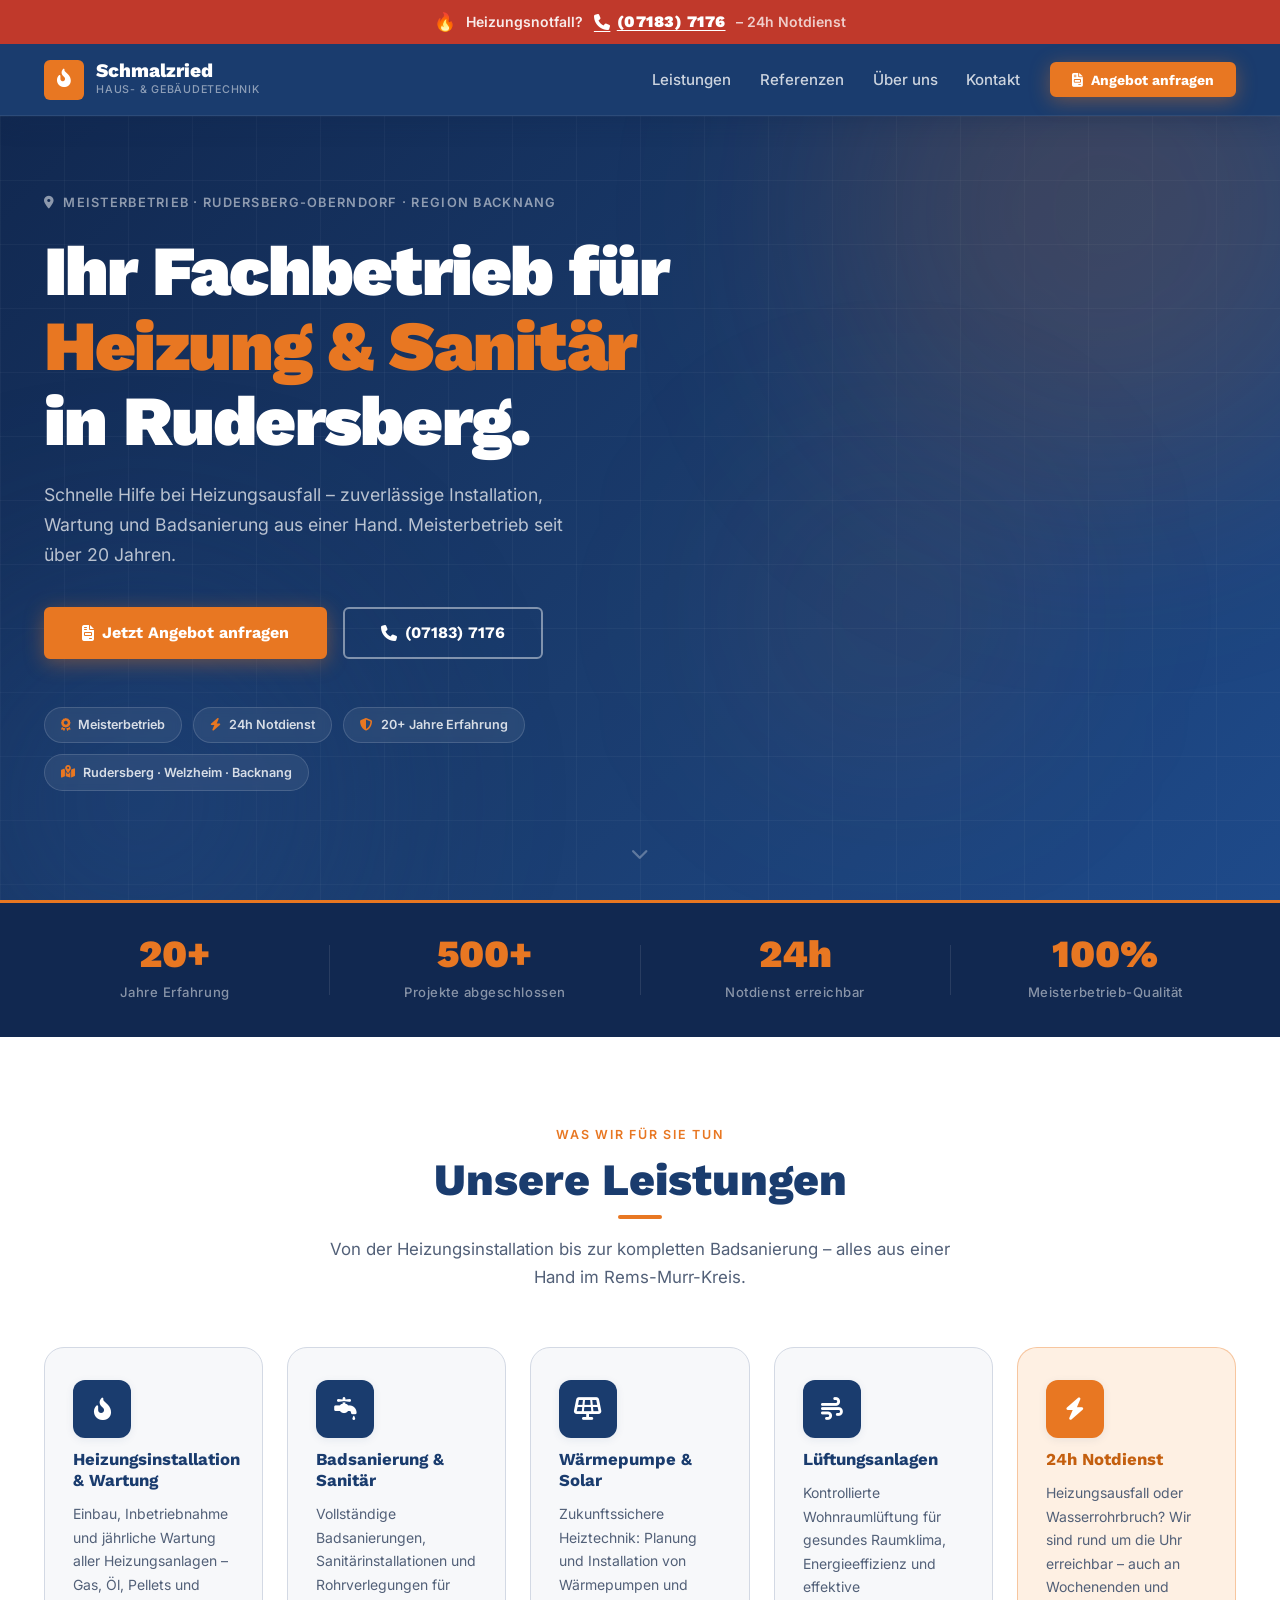
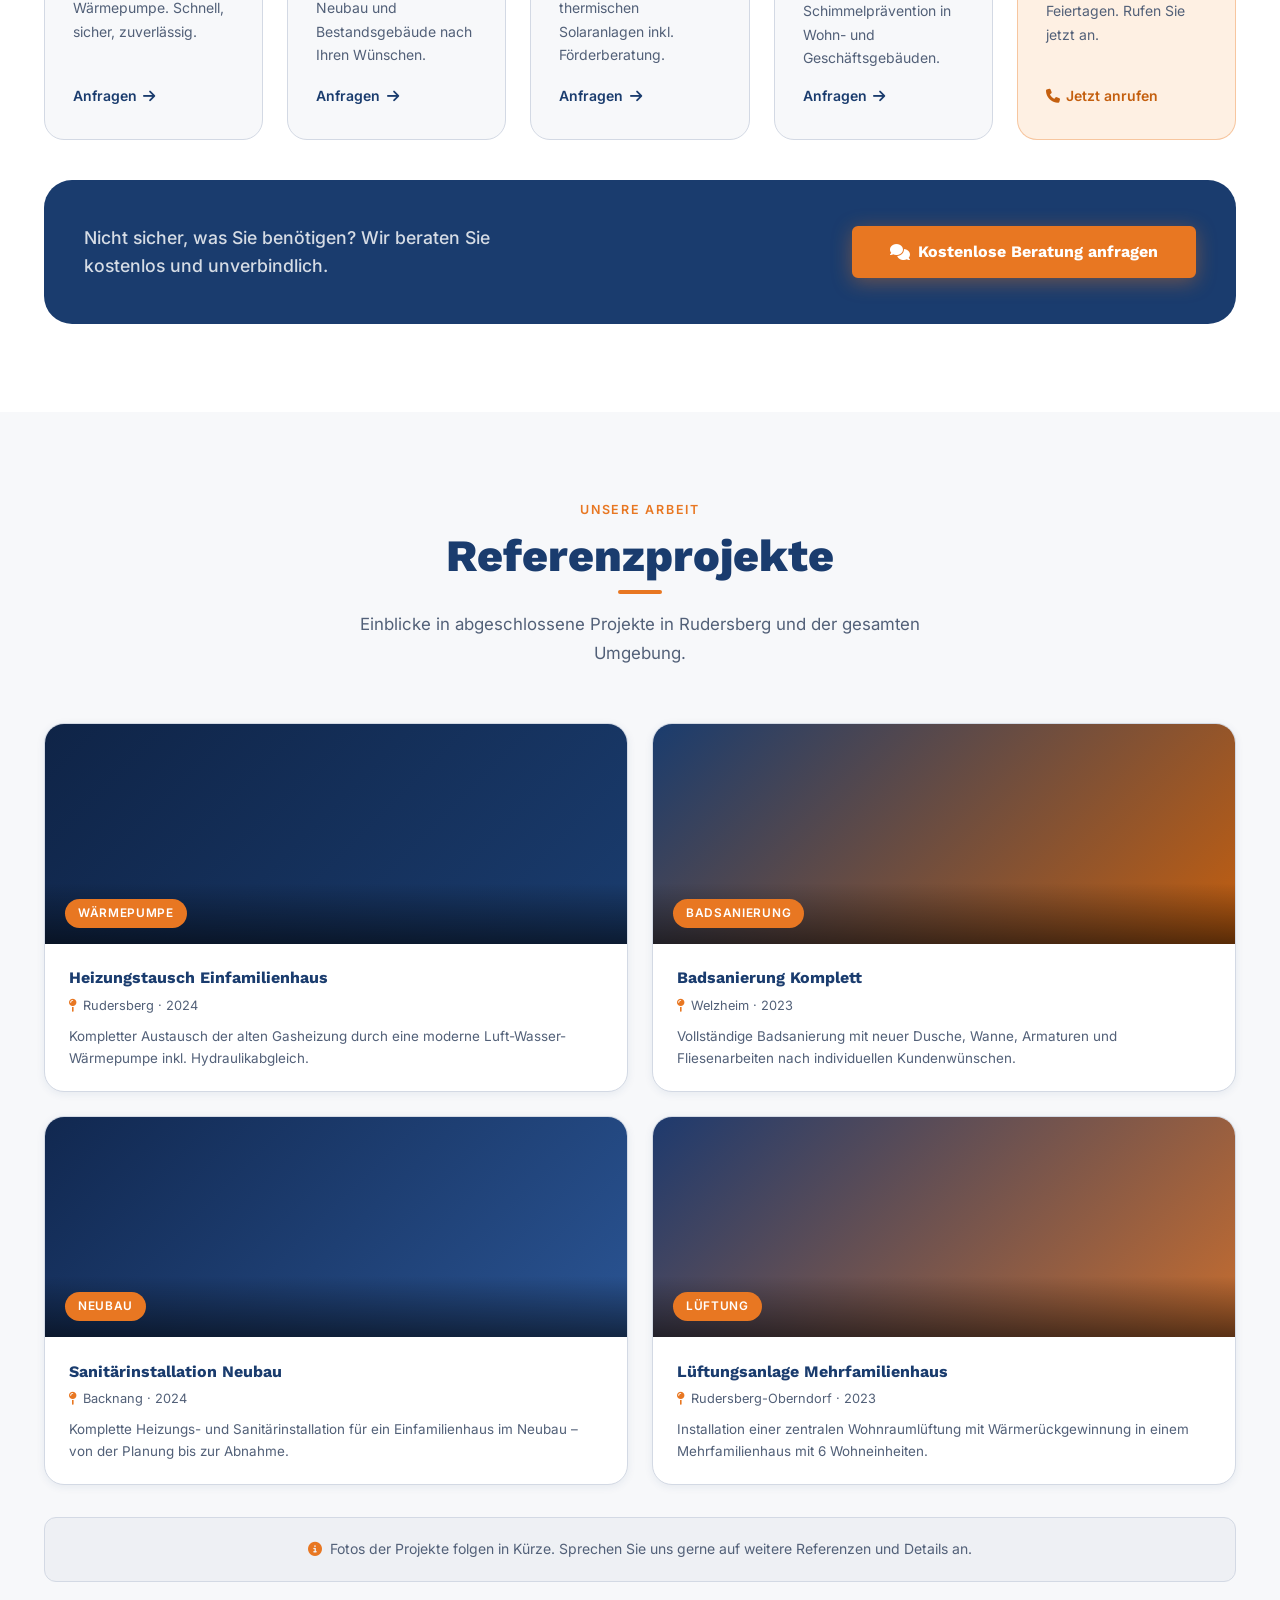
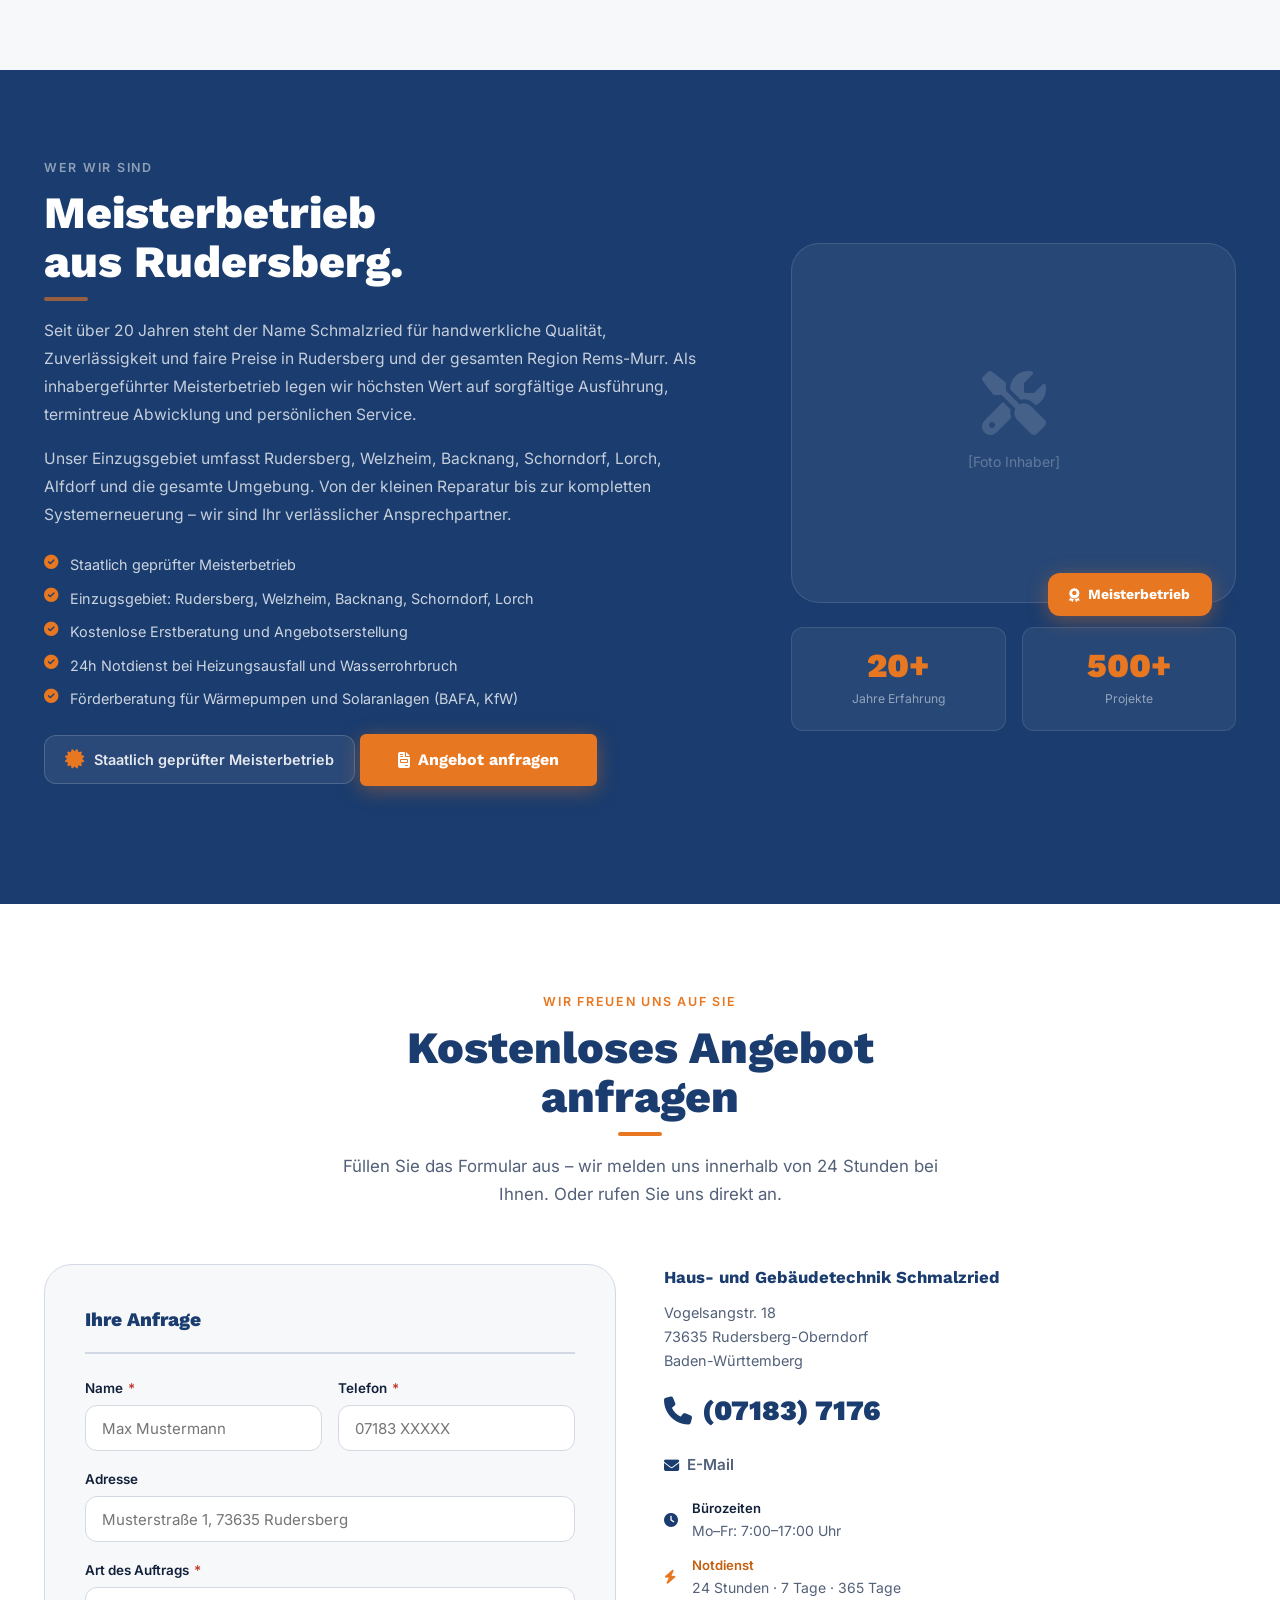
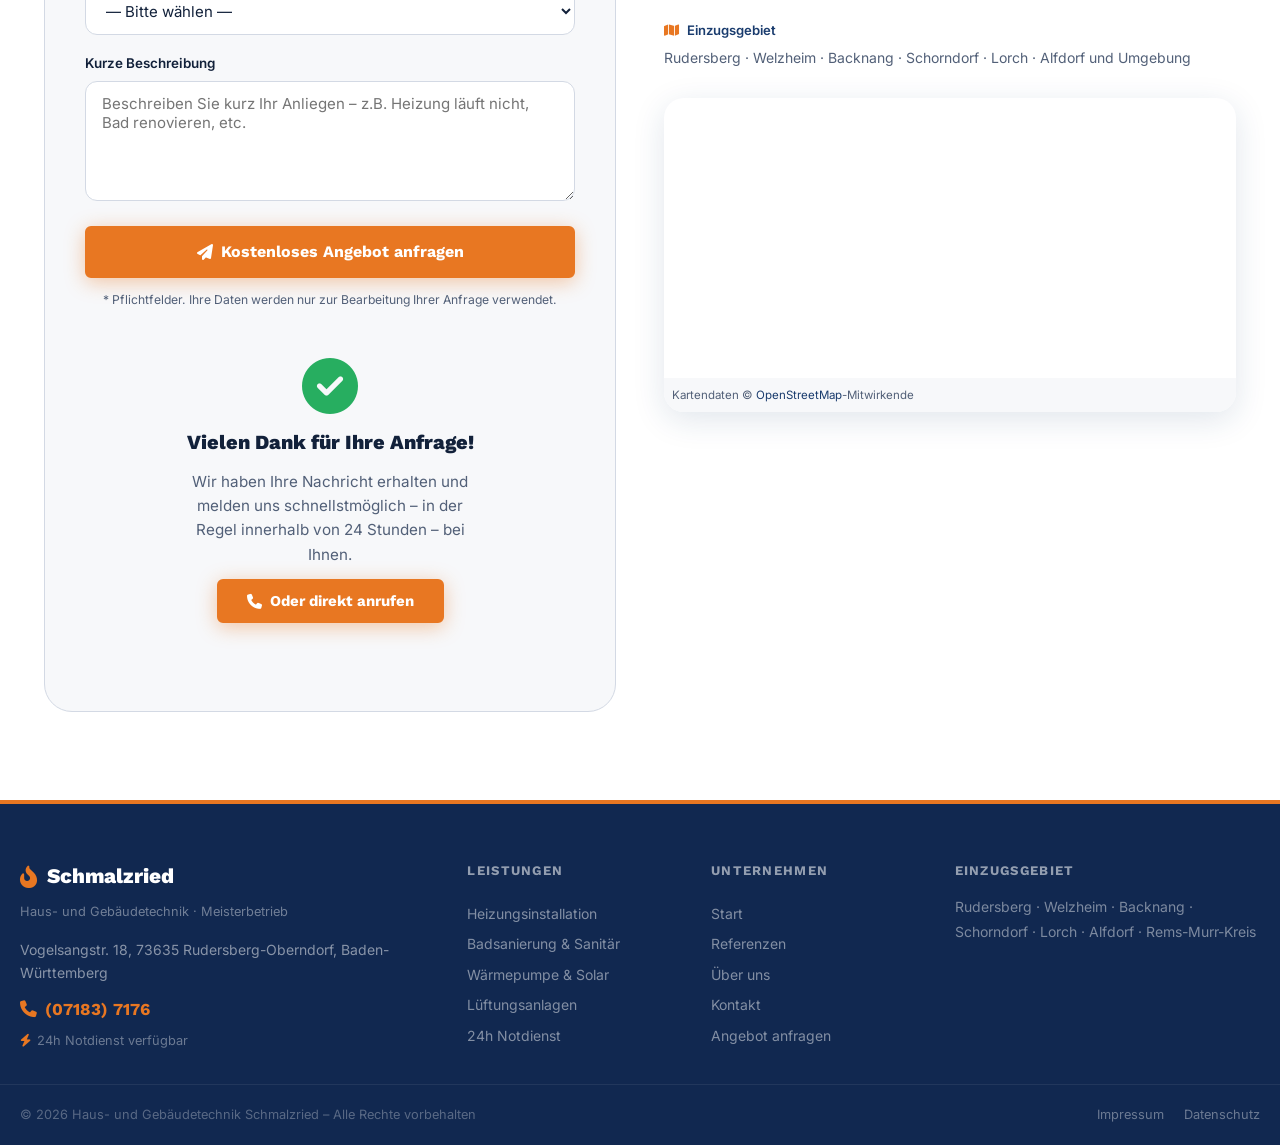
==== commit 19627e17: "Add Impressum/Datenschutz pages, self-host fonts, wire up real contact form - Impressum + Datenschut" ====
--- a/index.html
+++ b/index.html
@@ -12,10 +12,8 @@
   <meta property="og:description" content="Heizung, Sanitär, Badsanierung – schnell, zuverlässig, fair. 24h Notdienst.">
   <meta property="og:type" content="website">
 
-  <!-- Fonts -->
-  <link rel="preconnect" href="https://fonts.googleapis.com">
-  <link rel="preconnect" href="https://fonts.gstatic.com" crossorigin>
-  <link href="https://fonts.googleapis.com/css2?family=Work+Sans:wght@700;800;900&family=Inter:wght@400;500;600&display=swap" rel="stylesheet">
+  <!-- Fonts: selbst gehostet (kein Nachladen von Google-Servern, siehe css/fonts.css) -->
+  <link rel="stylesheet" href="css/fonts.css">
 
   <!-- Icons -->
   <link rel="stylesheet" href="https://cdnjs.cloudflare.com/ajax/libs/font-awesome/6.5.0/css/all.min.css" crossorigin="anonymous" referrerpolicy="no-referrer">
@@ -512,6 +510,7 @@
               </button>
 
               <p class="cf-hint">* Pflichtfelder. Ihre Daten werden nur zur Bearbeitung Ihrer Anfrage verwendet.</p>
+              <p id="cf-error-general" class="cf-error-general" hidden>Die Anfrage konnte nicht gesendet werden. Bitte versuchen Sie es später erneut oder rufen Sie uns an.</p>
             </form>
 
             <div id="cf-success" class="cf-success" hidden aria-live="polite">
@@ -537,6 +536,11 @@
               <a href="tel:+49TELEFONNUMMER" class="contact-phone">
                 <i class="fa-solid fa-phone" aria-hidden="true"></i>
                 [TELEFONNUMMER]
+              </a>
+
+              <a href="#" class="contact-email" id="contact-email-link" hidden>
+                <i class="fa-solid fa-envelope" aria-hidden="true"></i>
+                <span id="contact-email-text">E-Mail</span>
               </a>
 
               <div class="contact-hours">
@@ -638,13 +642,14 @@
       <div class="container footer__bottom-inner">
         <p>&copy; <span id="footer-year"></span> Haus- und Gebäudetechnik Schmalzried &ndash; Alle Rechte vorbehalten</p>
         <div class="footer__legal-links">
-          <a href="#">Impressum</a>
-          <a href="#">Datenschutz</a>
+          <a href="impressum.html">Impressum</a>
+          <a href="datenschutz.html">Datenschutz</a>
         </div>
       </div>
     </div>
   </footer>
 
+  <script src="js/cms-content.js"></script>
   <script src="js/main.js"></script>
 </body>
 </html>
--- a/css/fonts.css
+++ b/css/fonts.css
@@ -0,0 +1,68 @@
+/* =====================================================
+   Selbst gehostete Schriftarten (Work Sans, Inter)
+   -----------------------------------------------------
+   Diese Dateien liegen lokal unter assets/fonts/ und
+   werden NICHT mehr von Google-Servern nachgeladen.
+   Grund: DSGVO – beim Live-Laden von Google Fonts wird die
+   IP-Adresse der Besucher an Google-Server übertragen, ohne
+   dass es dafür eine Einwilligung gibt (siehe u.a. LG München I,
+   Urteil vom 20.01.2022, Az. 3 O 17493/20).
+   Enthält nur den "latin"-Zeichensatz (ausreichend für
+   deutschsprachige Inhalte inkl. ä/ö/ü/ß/€/„…“).
+
+   Hinweis: Work Sans 700/800/900 sowie Inter 400/500/600
+   verweisen bewusst jeweils auf dieselbe Datei pro Familie –
+   das sind Variable-Font-Dateien, aus denen der Browser die
+   passende Schriftstärke selbst interpoliert (identisch zu dem,
+   was Google zuvor per <link> ausgeliefert hat).
+   ===================================================== */
+
+@font-face {
+  font-family: 'Inter';
+  font-style: normal;
+  font-weight: 400;
+  font-display: swap;
+  src: url('../assets/fonts/inter-v20-latin-400-600.woff2') format('woff2');
+  unicode-range: U+0000-00FF, U+0131, U+0152-0153, U+02BB-02BC, U+02C6, U+02DA, U+02DC, U+0304, U+0308, U+0329, U+2000-206F, U+20AC, U+2122, U+2191, U+2193, U+2212, U+2215, U+FEFF, U+FFFD;
+}
+@font-face {
+  font-family: 'Inter';
+  font-style: normal;
+  font-weight: 500;
+  font-display: swap;
+  src: url('../assets/fonts/inter-v20-latin-400-600.woff2') format('woff2');
+  unicode-range: U+0000-00FF, U+0131, U+0152-0153, U+02BB-02BC, U+02C6, U+02DA, U+02DC, U+0304, U+0308, U+0329, U+2000-206F, U+20AC, U+2122, U+2191, U+2193, U+2212, U+2215, U+FEFF, U+FFFD;
+}
+@font-face {
+  font-family: 'Inter';
+  font-style: normal;
+  font-weight: 600;
+  font-display: swap;
+  src: url('../assets/fonts/inter-v20-latin-400-600.woff2') format('woff2');
+  unicode-range: U+0000-00FF, U+0131, U+0152-0153, U+02BB-02BC, U+02C6, U+02DA, U+02DC, U+0304, U+0308, U+0329, U+2000-206F, U+20AC, U+2122, U+2191, U+2193, U+2212, U+2215, U+FEFF, U+FFFD;
+}
+
+@font-face {
+  font-family: 'Work Sans';
+  font-style: normal;
+  font-weight: 700;
+  font-display: swap;
+  src: url('../assets/fonts/work-sans-v24-latin-700-900.woff2') format('woff2');
+  unicode-range: U+0000-00FF, U+0131, U+0152-0153, U+02BB-02BC, U+02C6, U+02DA, U+02DC, U+0304, U+0308, U+0329, U+2000-206F, U+20AC, U+2122, U+2191, U+2193, U+2212, U+2215, U+FEFF, U+FFFD;
+}
+@font-face {
+  font-family: 'Work Sans';
+  font-style: normal;
+  font-weight: 800;
+  font-display: swap;
+  src: url('../assets/fonts/work-sans-v24-latin-700-900.woff2') format('woff2');
+  unicode-range: U+0000-00FF, U+0131, U+0152-0153, U+02BB-02BC, U+02C6, U+02DA, U+02DC, U+0304, U+0308, U+0329, U+2000-206F, U+20AC, U+2122, U+2191, U+2193, U+2212, U+2215, U+FEFF, U+FFFD;
+}
+@font-face {
+  font-family: 'Work Sans';
+  font-style: normal;
+  font-weight: 900;
+  font-display: swap;
+  src: url('../assets/fonts/work-sans-v24-latin-700-900.woff2') format('woff2');
+  unicode-range: U+0000-00FF, U+0131, U+0152-0153, U+02BB-02BC, U+02C6, U+02DA, U+02DC, U+0304, U+0308, U+0329, U+2000-206F, U+20AC, U+2122, U+2191, U+2193, U+2212, U+2215, U+FEFF, U+FFFD;
+}
--- a/css/style.css
+++ b/css/style.css
@@ -699,7 +699,9 @@
 .cf-group select:focus,
 .cf-group textarea:focus {
   border-color: var(--color-primary);
-  box-shadow: 0 0 0 3px rgba(26,60,110,0.1);
+  /* Deutlich sichtbarer Fokusring (Barrierefreiheit / BFSG) statt des
+     zuvor entfernten Browser-Outlines – 3px, hoher Kontrast. */
+  box-shadow: 0 0 0 3px rgba(26,60,110,0.45);
 }
 .cf-group.has-error input,
 .cf-group.has-error select {
@@ -716,6 +718,12 @@
   font-size: 0.76rem; color: var(--color-text-light);
   margin-top: 0.75rem; text-align: center;
 }
+.cf-error-general {
+  font-size: 0.85rem; color: #b3261e;
+  background: rgba(179,38,30,0.08); border: 1px solid rgba(179,38,30,0.3);
+  border-radius: 6px; padding: 0.6rem 0.9rem;
+  margin-top: 0.75rem; text-align: center;
+}
 .cf-success {
   text-align: center; padding: 3rem 2rem;
   display: flex; flex-direction: column; align-items: center; gap: 0.75rem;
@@ -737,6 +745,15 @@
   transition: color var(--transition);
 }
 .contact-phone:hover { color: var(--color-accent); }
+
+.contact-email {
+  display: flex; align-items: center; gap: 0.5rem;
+  font-size: 0.95rem; font-weight: 600;
+  color: var(--color-text-light); margin-bottom: 1.25rem;
+  transition: color var(--transition);
+}
+.contact-email:hover { color: var(--color-primary); }
+.contact-email i { color: var(--color-primary); }
 
 .contact-hours { display: flex; flex-direction: column; gap: 0.75rem; margin-bottom: 1.25rem; }
 .contact-hours__row {
@@ -866,3 +883,57 @@
   .footer__bottom-inner { flex-direction: column; text-align: center; }
   .footer__legal-links { justify-content: center; }
 }
+
+/* ── Rechtliche Seiten (Impressum & Datenschutz) ───────── */
+.legal-hero {
+  background: var(--color-primary);
+  padding: 3rem 0 2.5rem;
+}
+.legal-hero .section__header { margin-bottom: 0; max-width: none; text-align: left; }
+.legal-hero .section__title { margin-bottom: 0; }
+.legal-hero .section__title::after { margin-left: 0; }
+
+.legal-content {
+  max-width: 760px;
+  margin: 0 auto;
+  padding-top: 3rem;
+}
+.legal-content h2 {
+  font-family: var(--font-display);
+  font-size: 1.3rem;
+  font-weight: 700;
+  color: var(--color-primary);
+  margin: 2.5rem 0 0.85rem;
+}
+.legal-content h2:first-child { margin-top: 0; }
+.legal-content p,
+.legal-content address,
+.legal-content li {
+  font-size: 0.975rem;
+  line-height: 1.75;
+  color: var(--color-text-light);
+  margin-bottom: 0.9rem;
+}
+.legal-content address { font-style: normal; }
+.legal-content a { color: var(--color-primary); text-decoration: underline; text-underline-offset: 2px; }
+.legal-content a:hover { color: var(--color-accent); }
+.legal-content ul { margin: 0 0 0.9rem 1.25rem; list-style: disc; }
+.legal-content strong { color: var(--color-text); }
+
+/* Deutlich sichtbarer Platzhalter für fehlende Rechts-/Kontaktdaten –
+   muss dem Betreiber vor Go-Live unübersehbar auffallen. */
+.legal-placeholder {
+  display: inline-block;
+  background: #FFF3BF;
+  border: 1.5px dashed var(--color-emergency);
+  color: var(--color-emergency-dark);
+  font-weight: 700;
+  padding: 0.15rem 0.6rem;
+  border-radius: var(--radius-sm);
+  font-size: 0.9em;
+  line-height: 1.5;
+}
+
+@media (max-width: 600px) {
+  .legal-content { padding-top: 2rem; }
+}
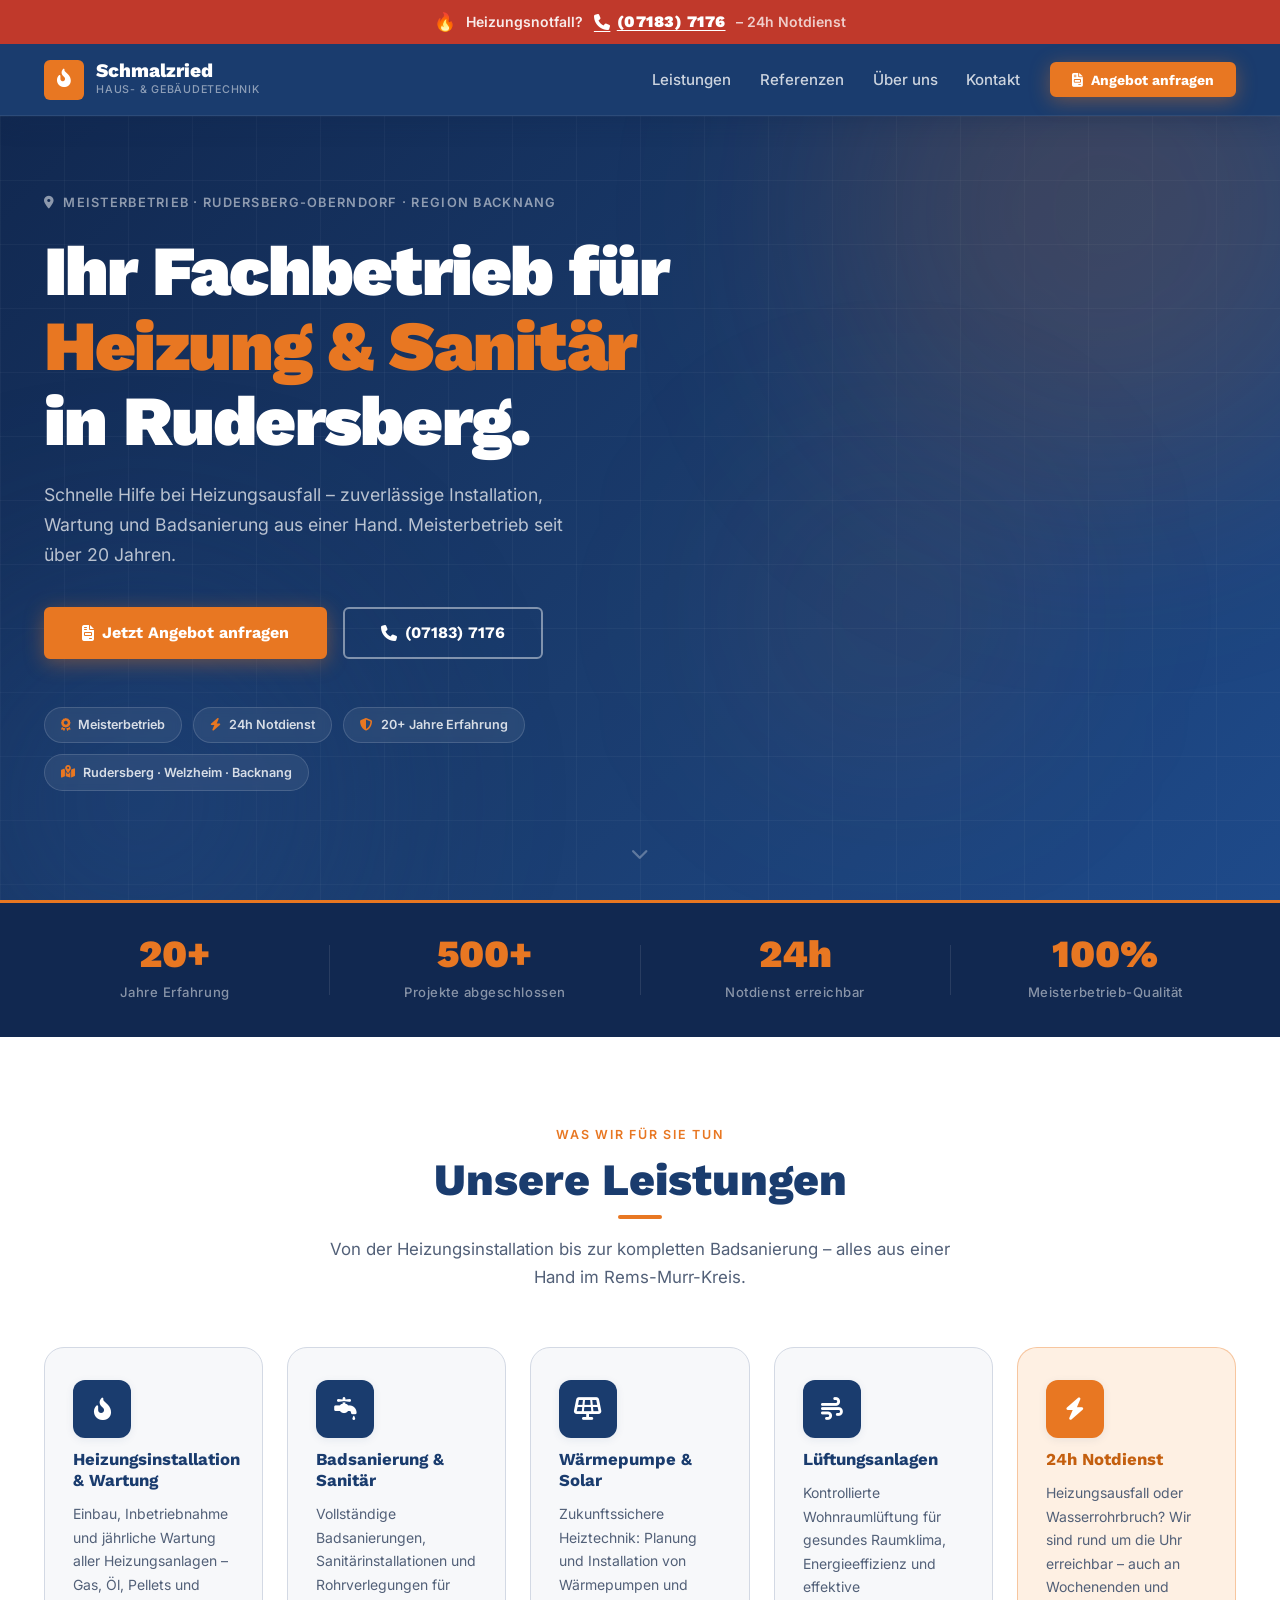
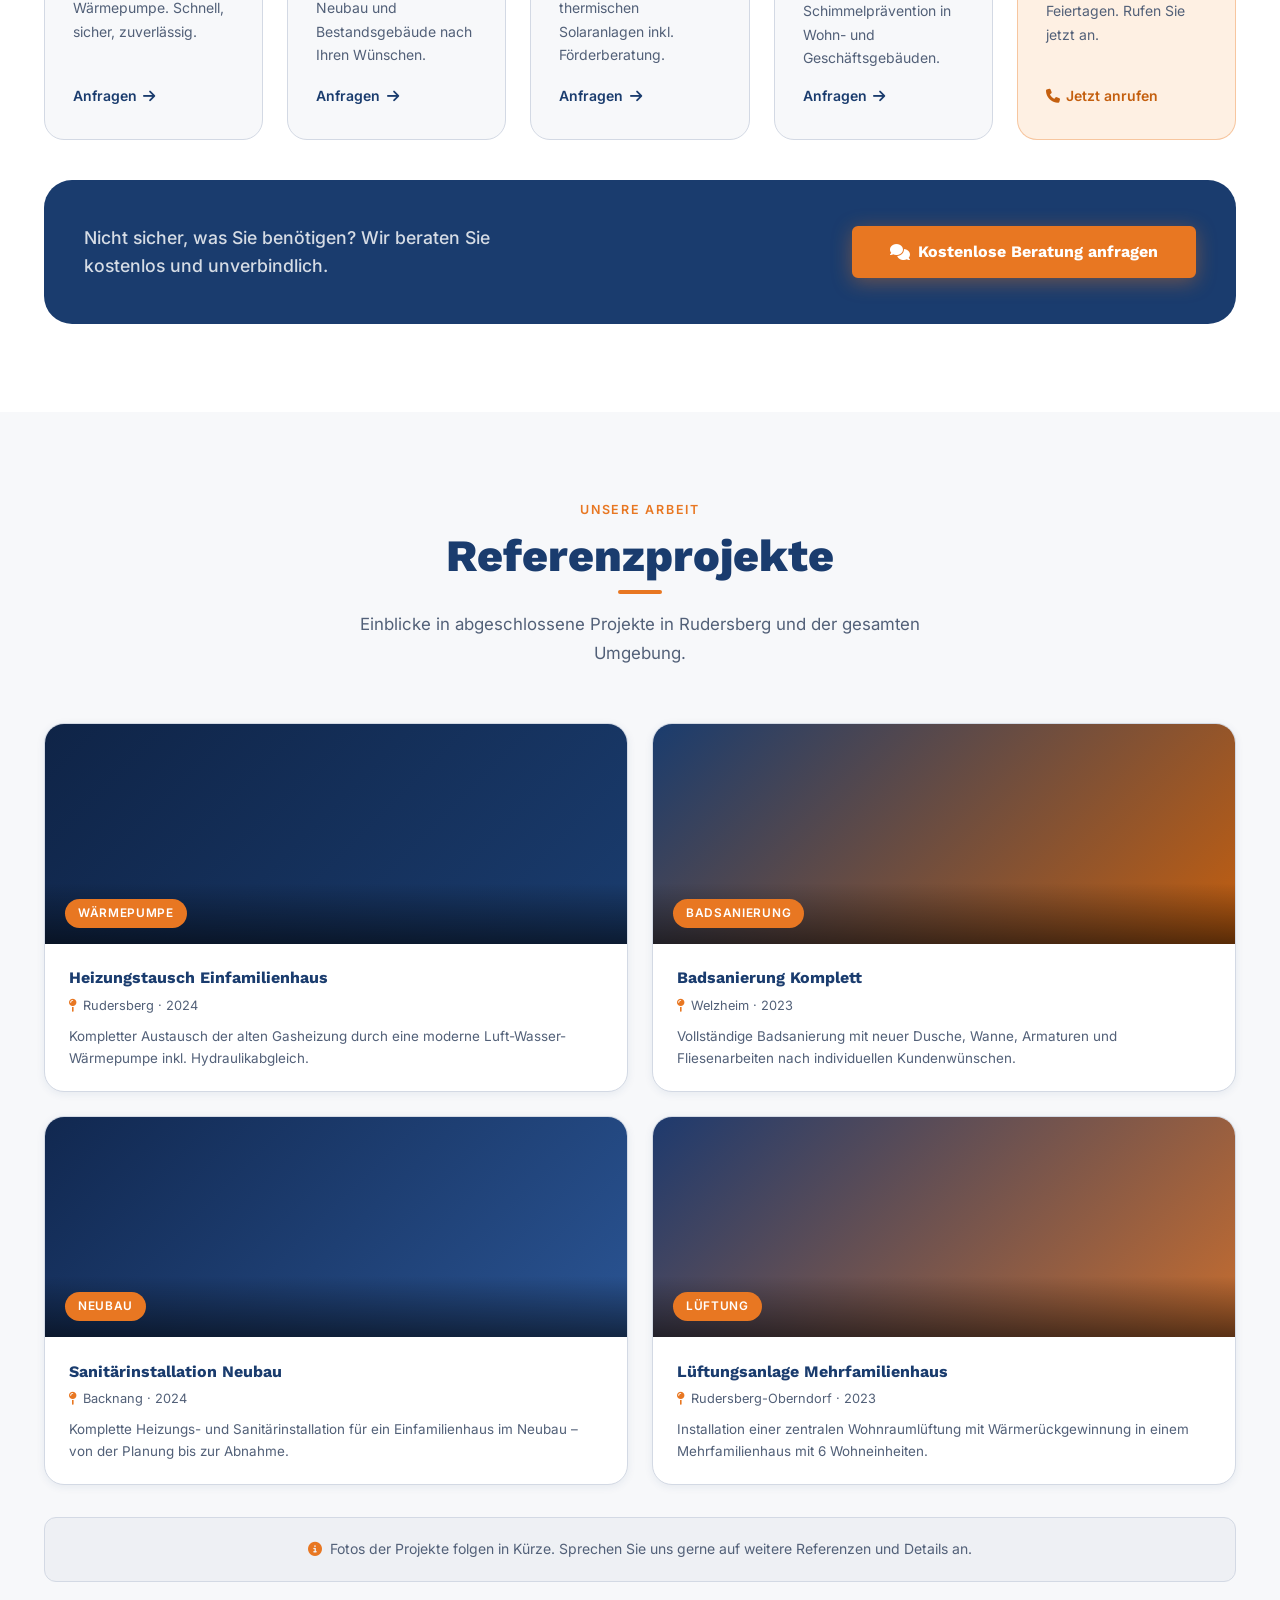
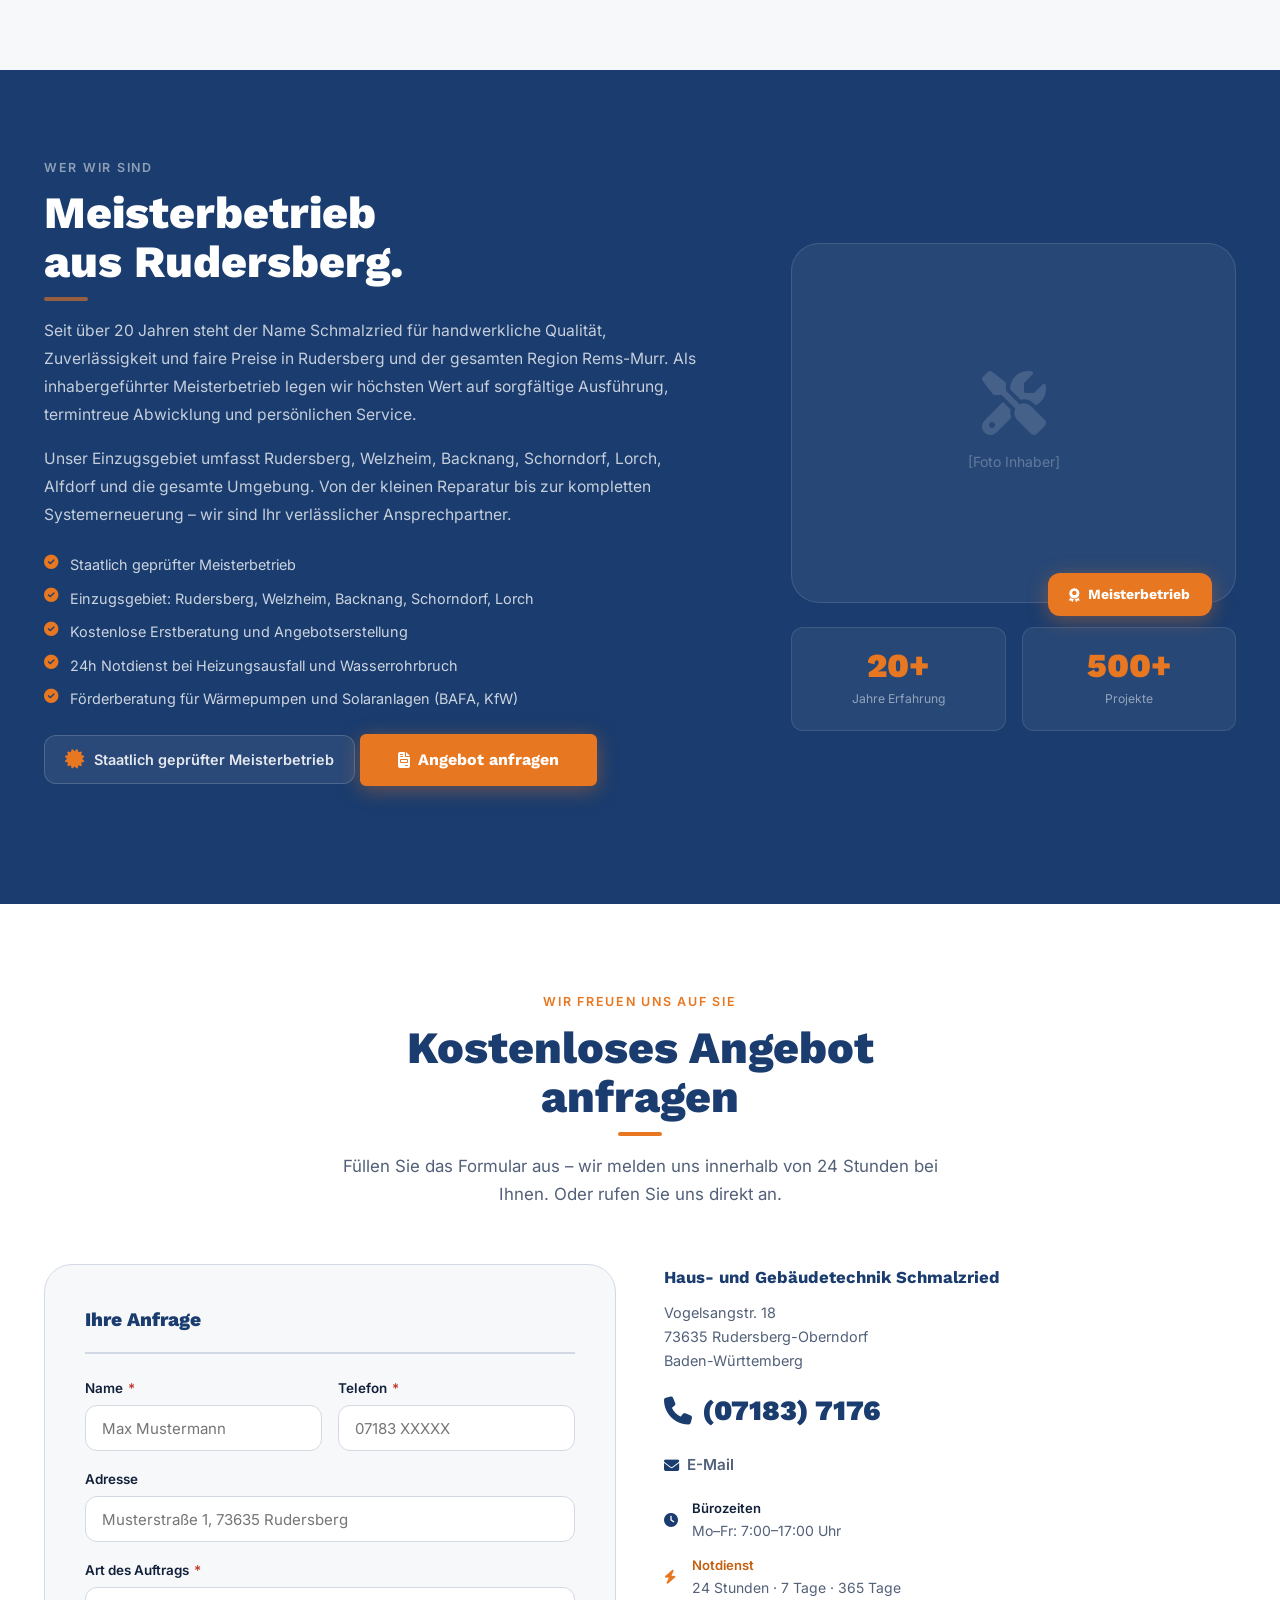
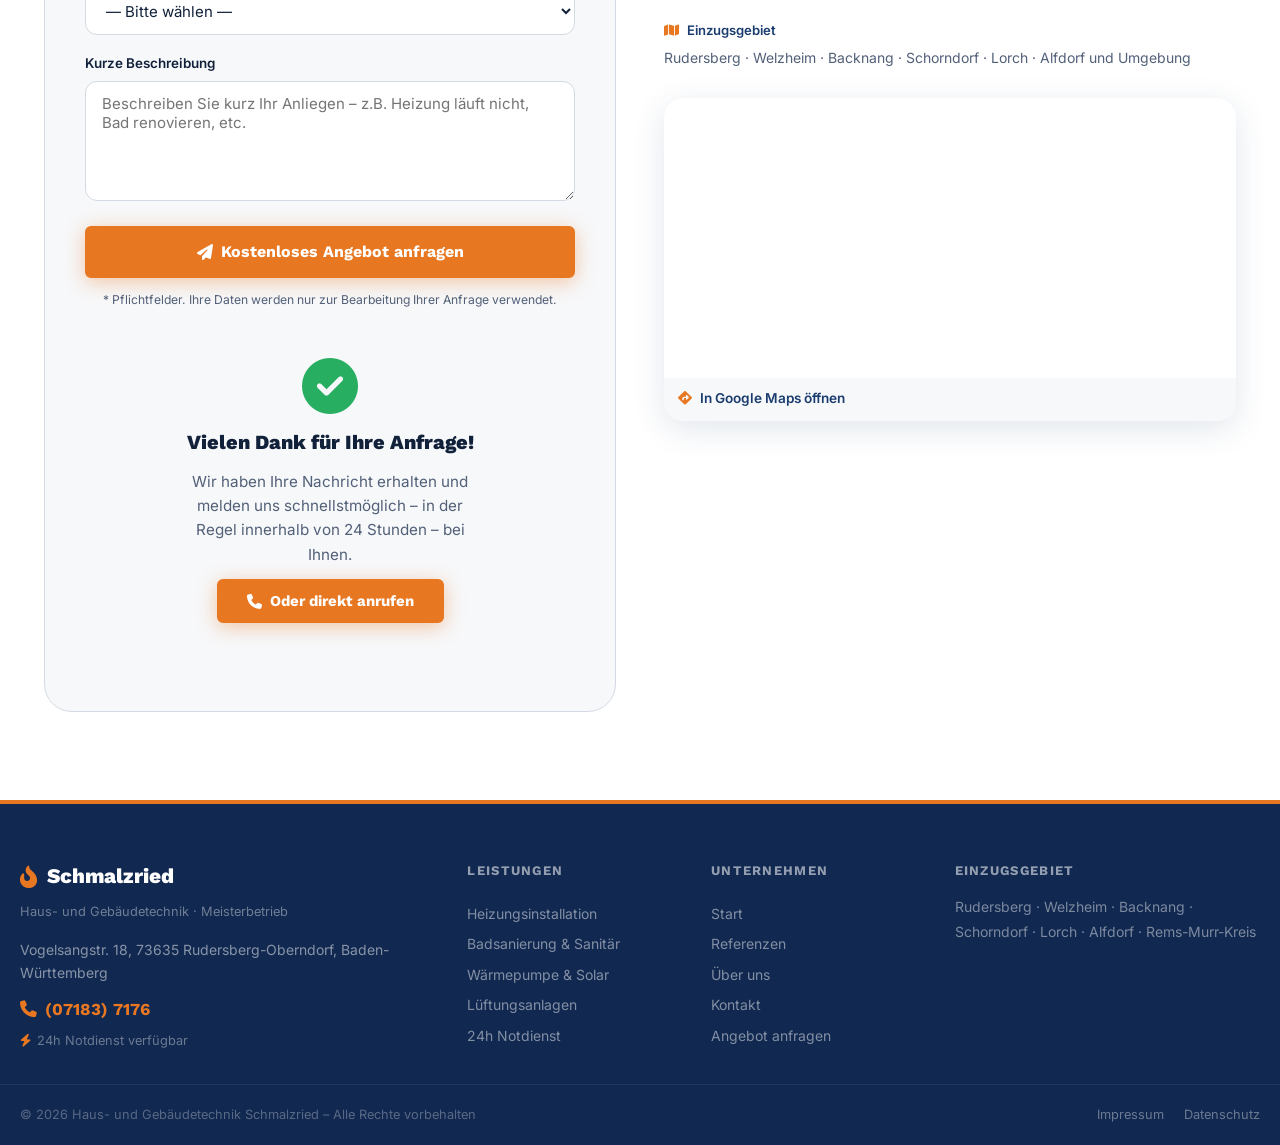
==== commit be356ea0: "Google Maps statt OpenStreetMap einbinden, CLAUDE.md-Standardlücken schließen Google Maps (mit deuts" ====
--- a/index.html
+++ b/index.html
@@ -3,15 +3,18 @@
 <head>
   <meta charset="UTF-8">
   <meta name="viewport" content="width=device-width, initial-scale=1.0">
-  <meta name="description" content="Haus- und Gebäudetechnik Schmalzried – Ihr Meisterbetrieb für Heizungsinstallation, Sanitär, Badsanierung und Lüftung in Rudersberg, Welzheim und Backnang. 24h Notdienst.">
+  <meta name="description" content="Meisterbetrieb für Heizungsinstallation, Sanitär, Badsanierung, Wärmepumpe und Lüftung in Rudersberg, Welzheim und Backnang. 24h Notdienst – jetzt anrufen!">
   <meta name="keywords" content="Heizung Rudersberg, Sanitär Rudersberg, Meisterbetrieb Backnang, Badsanierung Welzheim, Wärmepumpe Rems-Murr, Notdienst Heizung">
-  <title>Schmalzried Haustechnik – Heizung &amp; Sanitär Rudersberg | Meisterbetrieb</title>
+  <title>Heizung &amp; Sanitär Rudersberg | Schmalzried Haustechnik</title>
 
   <!-- Open Graph -->
   <meta property="og:title" content="Schmalzried Haustechnik – Meisterbetrieb Rudersberg">
   <meta property="og:description" content="Heizung, Sanitär, Badsanierung – schnell, zuverlässig, fair. 24h Notdienst.">
   <meta property="og:type" content="website">
 
+  <link rel="canonical" href="https://schmalzried-heizung.pages.dev/">
+  <link rel="icon" href="assets/images/favicon.svg" type="image/svg+xml">
+
   <!-- Fonts: selbst gehostet (kein Nachladen von Google-Servern, siehe css/fonts.css) -->
   <link rel="stylesheet" href="css/fonts.css">
 
@@ -19,6 +22,38 @@
   <link rel="stylesheet" href="https://cdnjs.cloudflare.com/ajax/libs/font-awesome/6.5.0/css/all.min.css" crossorigin="anonymous" referrerpolicy="no-referrer">
 
   <link rel="stylesheet" href="css/style.css">
+
+  <!-- Structured Data: gepflegt in content/kontakt.json, live synchronisiert von js/cms-content.js -->
+  <script type="application/ld+json" id="ld-localbusiness">
+  {
+    "@context": "https://schema.org",
+    "@type": "HVACBusiness",
+    "name": "Haus- und Gebäudetechnik Schmalzried",
+    "image": "https://schmalzried-heizung.pages.dev/assets/images/favicon.svg",
+    "url": "https://schmalzried-heizung.pages.dev/",
+    "telephone": "+4971837176",
+    "address": {
+      "@type": "PostalAddress",
+      "streetAddress": "Vogelsangstr. 18",
+      "postalCode": "73635",
+      "addressLocality": "Rudersberg-Oberndorf",
+      "addressRegion": "Baden-Württemberg",
+      "addressCountry": "DE"
+    },
+    "geo": {
+      "@type": "GeoCoordinates",
+      "latitude": 48.894,
+      "longitude": 9.534
+    },
+    "openingHoursSpecification": {
+      "@type": "OpeningHoursSpecification",
+      "dayOfWeek": ["Monday", "Tuesday", "Wednesday", "Thursday", "Friday"],
+      "opens": "07:00",
+      "closes": "17:00"
+    },
+    "areaServed": ["Rudersberg", "Welzheim", "Backnang", "Schorndorf", "Lorch", "Alfdorf"]
+  }
+  </script>
 </head>
 <body>
   <!-- Skip navigation for accessibility -->
@@ -571,16 +606,17 @@
 
             <div class="contact-map">
               <iframe
-                title="Karte: Rudersberg, Baden-Württemberg"
-                src="https://www.openstreetmap.org/export/embed.html?bbox=9.46,48.86,9.60,48.93&layer=mapnik&marker=48.894,9.534"
+                title="Karte: Vogelsangstr. 18, 73635 Rudersberg-Oberndorf"
+                src="https://www.google.com/maps?q=Vogelsangstr.+18%2C+73635+Rudersberg-Oberndorf&output=embed&hl=de"
                 width="100%"
                 height="280"
                 loading="lazy"
-                aria-label="Interaktive Karte: Standort Rudersberg, Baden-Württemberg">
+                aria-label="Interaktive Karte: Standort Vogelsangstr. 18, Rudersberg-Oberndorf">
               </iframe>
-              <p class="contact-map__credit">
-                Kartendaten &copy; <a href="https://www.openstreetmap.org/copyright" target="_blank" rel="noopener noreferrer">OpenStreetMap</a>-Mitwirkende
-              </p>
+              <a href="https://maps.google.com/?q=Vogelsangstr.+18+73635+Rudersberg-Oberndorf" target="_blank" rel="noopener noreferrer" class="contact-map__link">
+                <i class="fa-solid fa-diamond-turn-right" aria-hidden="true"></i>
+                In Google Maps öffnen
+              </a>
             </div>
           </div>
 
--- a/css/style.css
+++ b/css/style.css
@@ -777,8 +777,14 @@
 
 .contact-map { overflow: hidden; border-radius: var(--radius-lg); box-shadow: var(--shadow-md); }
 .contact-map iframe { border: none; display: block; }
-.contact-map__credit { font-size: 0.72rem; color: var(--color-text-light); padding: 0.5rem; background: var(--color-off-white); }
-.contact-map__credit a { color: var(--color-primary); }
+.contact-map__link {
+  display: flex; align-items: center; gap: 0.5rem;
+  font-size: 0.85rem; font-weight: 600; color: var(--color-primary);
+  padding: 0.65rem 0.85rem; background: var(--color-off-white);
+  text-decoration: none;
+}
+.contact-map__link i { color: var(--color-accent); }
+.contact-map__link:hover { color: var(--color-accent); }
 
 /* ── Footer ────────────────────────────────────────── */
 .site-footer {
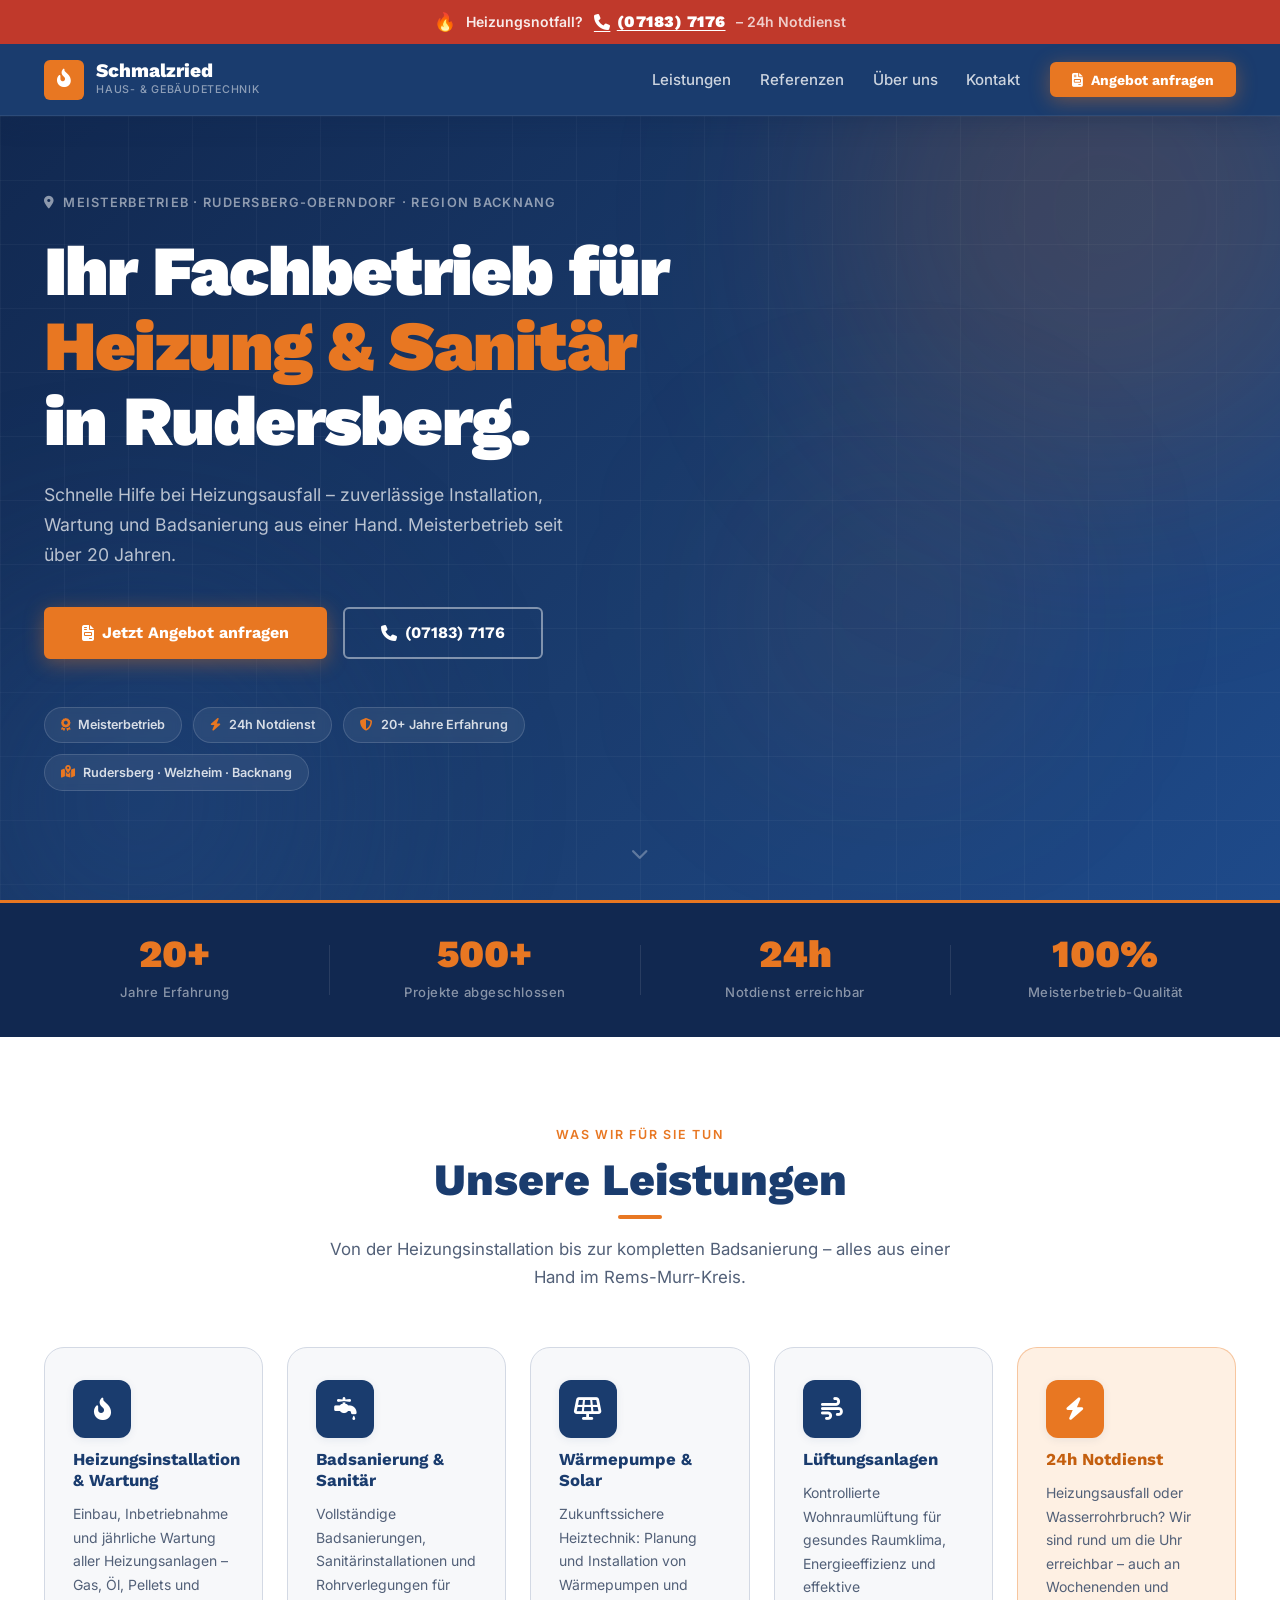
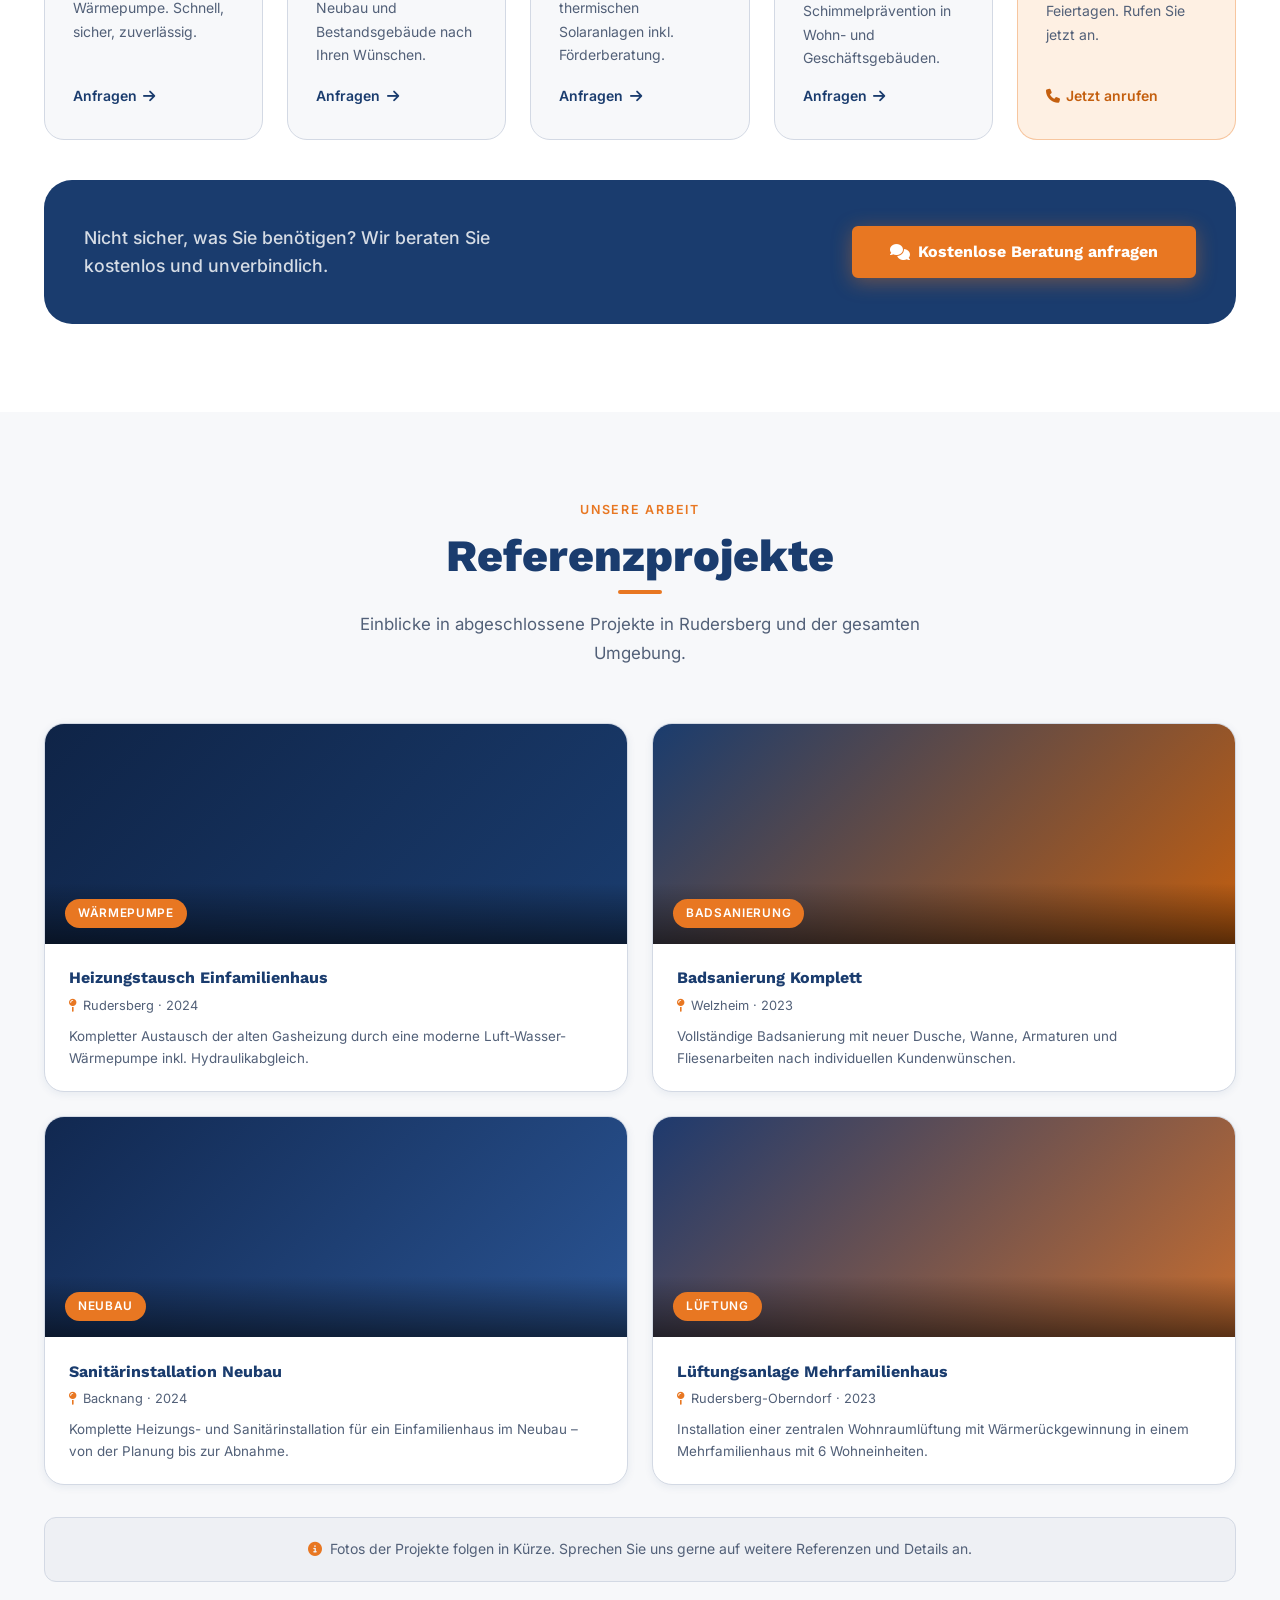
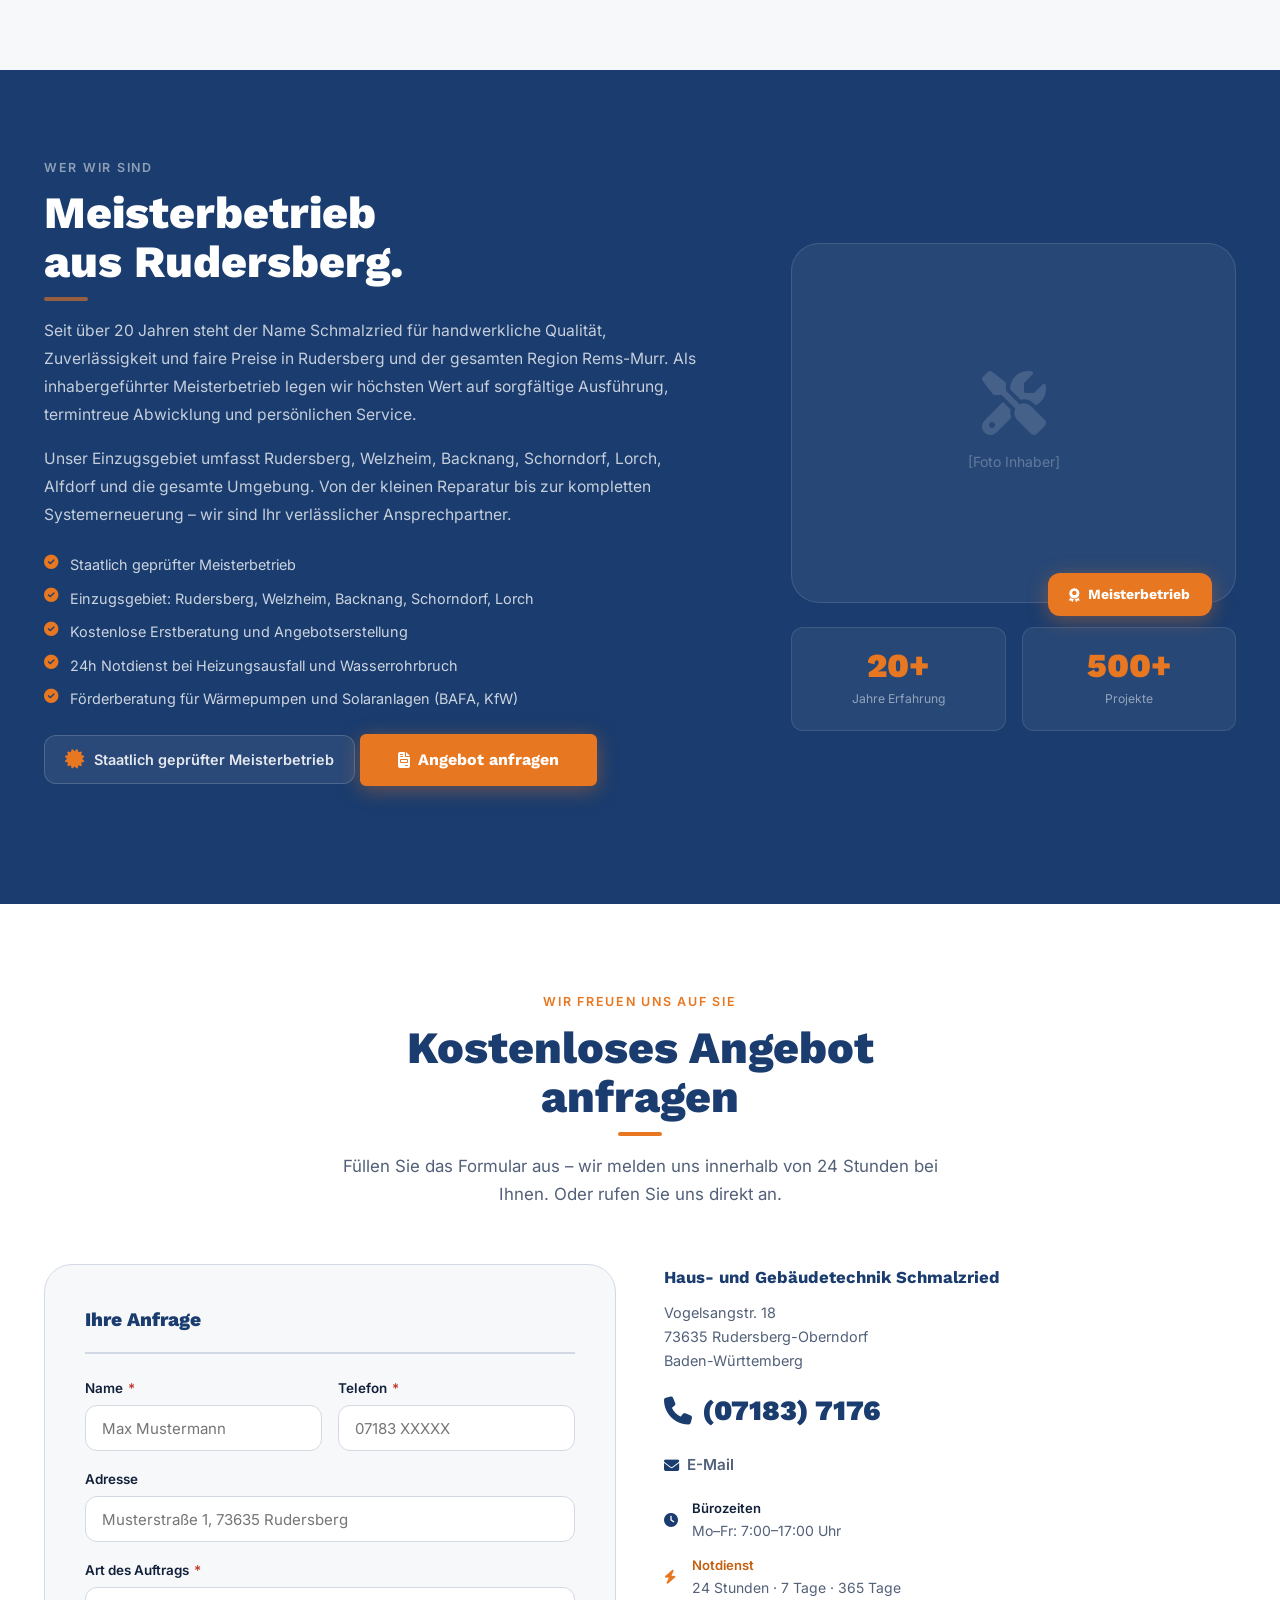
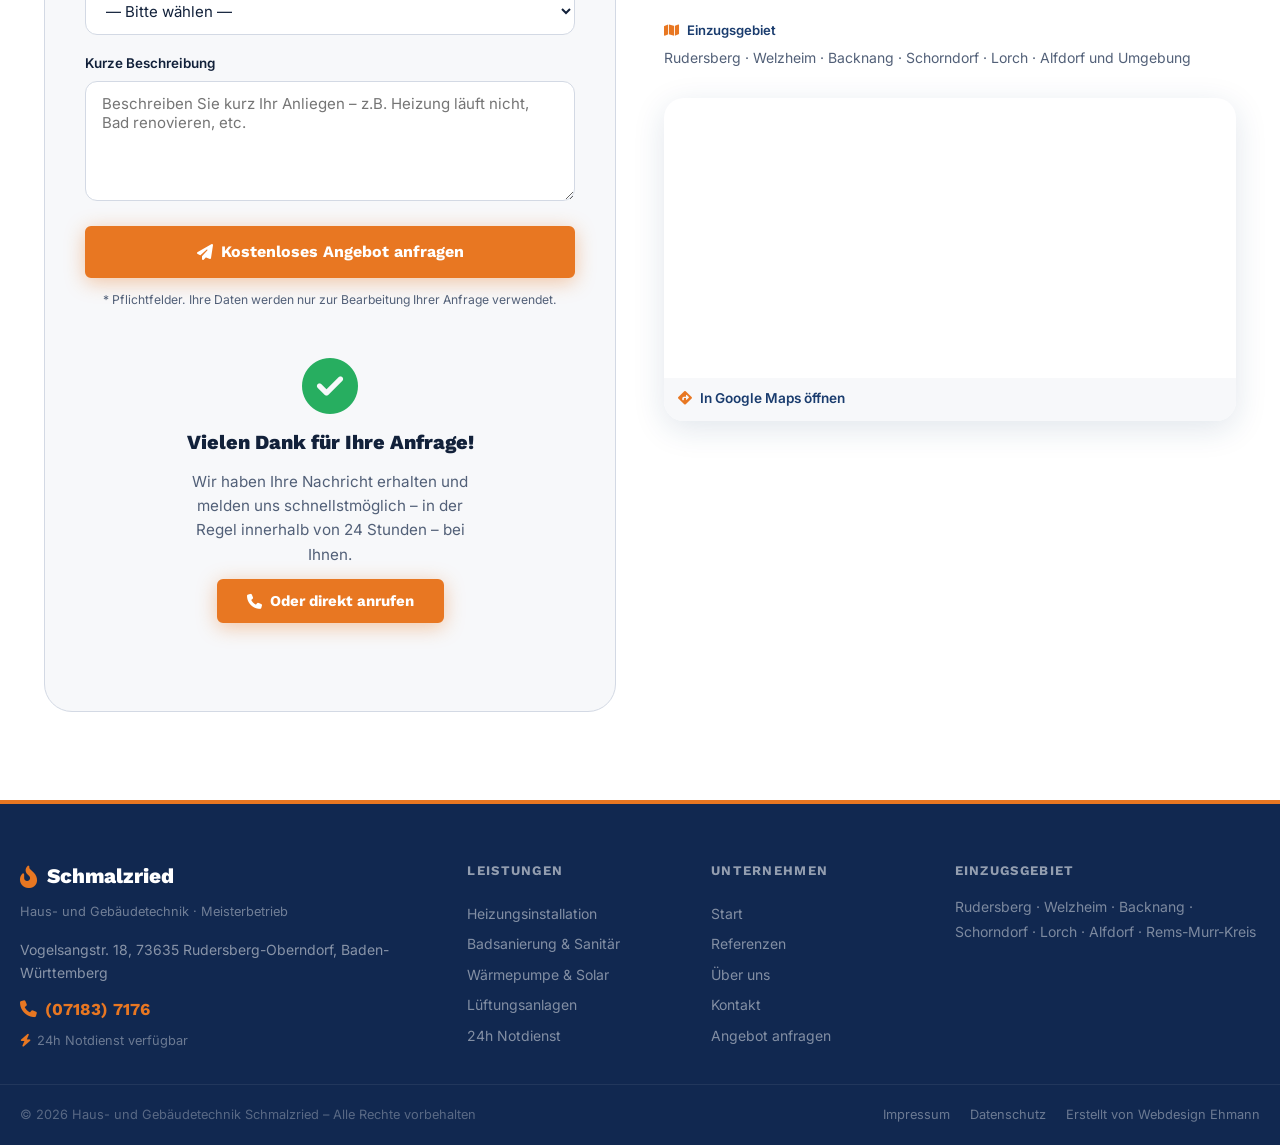
==== commit f9b3af4f: "Add footer credit link to Webdesign Ehmann Co-Authored-By: Claude Sonnet 5 <noreply@anthropic.com>" ====
--- a/index.html
+++ b/index.html
@@ -680,6 +680,7 @@
         <div class="footer__legal-links">
           <a href="impressum.html">Impressum</a>
           <a href="datenschutz.html">Datenschutz</a>
+          <a href="https://www.webdesign-ehmann.de" target="_blank" rel="noopener">Erstellt von Webdesign Ehmann</a>
         </div>
       </div>
     </div>
